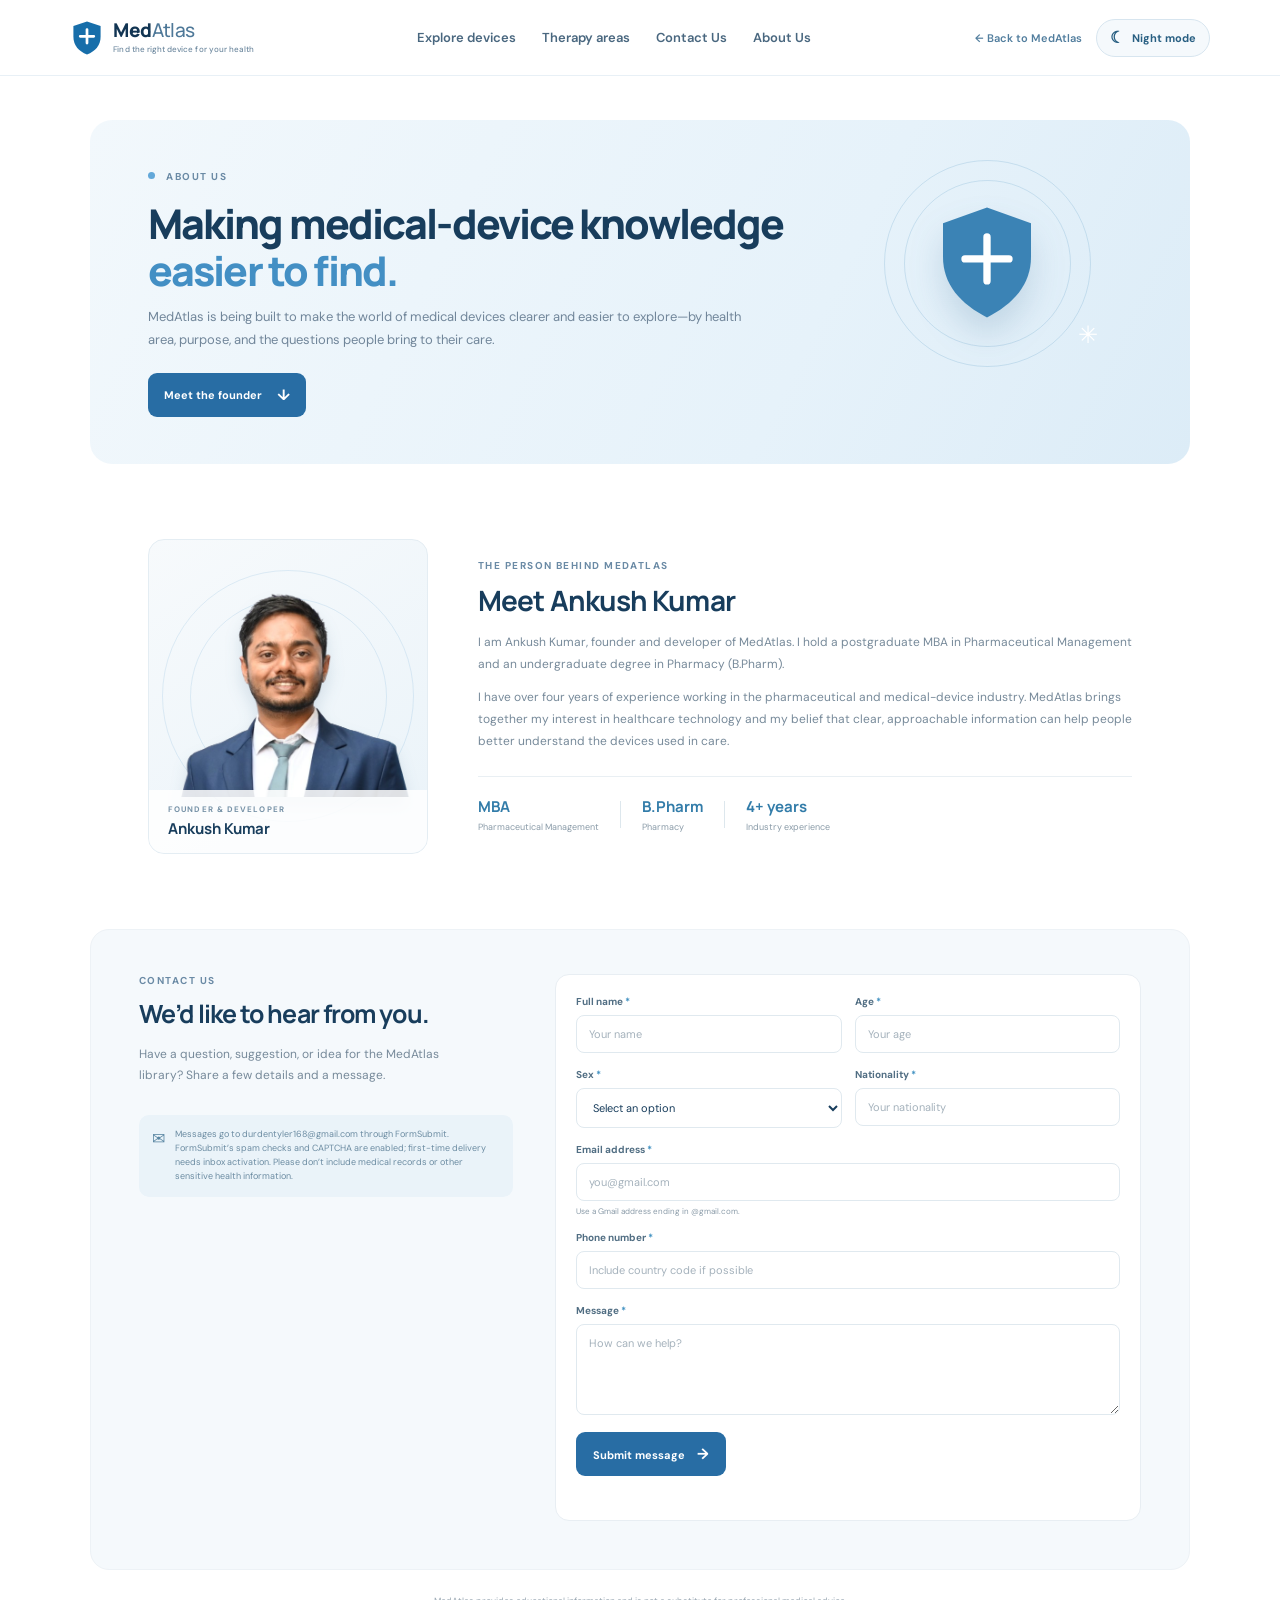
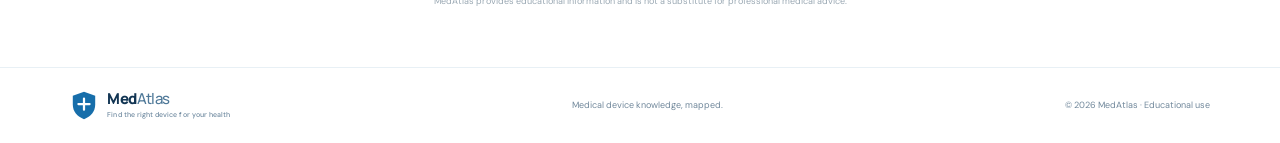
==== about.html @ 954bafc9 "Initial commit: MedAtlas educational medical device platform" ====
<!doctype html>
<html lang="en">
<head>
  <meta charset="utf-8" />
  <meta name="viewport" content="width=device-width, initial-scale=1" />
  <meta name="theme-color" content="#286da4" />
  <meta name="description" content="Meet the founder of MedAtlas and contact us." />
  <title>About Us — MedAtlas</title>
  <link rel="icon" type="image/svg+xml" href="assets/medatlas-favicon.svg" />
  <link rel="preconnect" href="https://fonts.googleapis.com" />
  <link rel="preconnect" href="https://fonts.gstatic.com" crossorigin />
  <link href="https://fonts.googleapis.com/css2?family=DM+Sans:wght@400;500;600;700&family=Manrope:wght@400;500;600;700;800&display=swap" rel="stylesheet" />
  <link rel="stylesheet" href="styles.css" />
  <link rel="stylesheet" href="about.css" />
  <script>try{if(localStorage.getItem('medatlas-theme')==='night')document.documentElement.dataset.theme='night'}catch(e){}</script>
</head>
<body>
  <header class="topbar">
    <a class="brand" href="index.html" aria-label="MedAtlas home"><span class="brand-mark" aria-hidden="true"><svg viewBox="0 0 40 44"><path d="M20 2.5 36 8v12.4c0 10.1-6.2 17-16 21.1C10.2 37.4 4 30.5 4 20.4V8L20 2.5Z"/><path d="M20 12v16M12 20h16"/></svg></span><span class="brand-name">Med<span class="brand-light">Atlas</span><small>Find the right device for your health</small></span></a>
    <nav aria-label="Main navigation"><a href="device-library.html">Explore devices</a><a href="index.html#areas">Therapy areas</a><a href="#contact">Contact Us</a><a href="about.html" aria-current="page">About Us</a></nav>
    <div class="topbar-actions"><a class="about-home-link" href="index.html">← Back to MedAtlas</a><button class="theme-toggle" type="button" data-theme-toggle aria-label="Switch to night theme" aria-pressed="false"><span class="theme-toggle-icon" aria-hidden="true">☾</span><span class="theme-toggle-label">Night mode</span></button></div>
  </header>

  <main class="about-page">
    <section class="about-hero">
      <div class="eyebrow"><span class="eyebrow-dot"></span> ABOUT US</div>
      <h1>Making medical-device knowledge <em>easier to find.</em></h1>
      <p>MedAtlas is being built to make the world of medical devices clearer and easier to explore—by health area, purpose, and the questions people bring to their care.</p>
      <a class="about-primary" href="#founder">Meet the founder <span>↓</span></a>
      <div class="about-hero-decoration" aria-hidden="true"><span class="about-shield"><svg viewBox="0 0 120 132"><path d="M60 5 108 22v37c0 30-19 51-48 66C31 110 12 89 12 59V22L60 5Z"/><path d="M60 37v48M36 61h48"/></svg></span><span class="about-spark">✳</span></div>
    </section>

    <section class="founder-section" id="founder">
      <div class="founder-card"><img class="founder-photo" src="assets/founder-ankush-kumar.png" alt="Ankush Kumar, founder and developer of MedAtlas" /><div class="founder-caption"><span>FOUNDER &amp; DEVELOPER</span><b>Ankush Kumar</b></div></div>
      <div class="founder-copy"><div class="eyebrow">THE PERSON BEHIND MEDATLAS</div><h2>Meet Ankush Kumar</h2><p>I am Ankush Kumar, founder and developer of MedAtlas. I hold a postgraduate MBA in Pharmaceutical Management and an undergraduate degree in Pharmacy (B.Pharm).</p><p>I have over four years of experience working in the pharmaceutical and medical-device industry. MedAtlas brings together my interest in healthcare technology and my belief that clear, approachable information can help people better understand the devices used in care.</p><div class="founder-credentials"><span><b>MBA</b><small>Pharmaceutical Management</small></span><i></i><span><b>B.Pharm</b><small>Pharmacy</small></span><i></i><span><b>4+ years</b><small>Industry experience</small></span></div></div>
    </section>

    <section class="contact-section" id="contact">
      <div class="contact-intro"><div class="eyebrow">CONTACT US</div><h2>We’d like to hear from you.</h2><p>Have a question, suggestion, or idea for the MedAtlas library? Share a few details and a message.</p><div class="contact-note"><span>✉</span><p>Messages go to durdentyler168@gmail.com through FormSubmit. FormSubmit’s spam checks and CAPTCHA are enabled; first-time delivery needs inbox activation. Please don’t include medical records or other sensitive health information.</p></div></div>
      <form class="contact-form" id="contactForm" action="https://formsubmit.co/durdentyler168@gmail.com" method="POST" novalidate>
        <input type="hidden" name="_subject" value="New MedAtlas contact form submission" />
        <input type="hidden" name="_template" value="table" />
        <div class="form-honeypot" aria-hidden="true"><label>Leave this field empty<input type="text" name="_honey" tabindex="-1" autocomplete="off" /></label></div>
        <div class="form-grid">
          <label>Full name <span>*</span><input name="name" type="text" autocomplete="name" placeholder="Your name" required /></label>
          <label>Age <span>*</span><input name="age" type="number" min="1" max="120" inputmode="numeric" placeholder="Your age" required /></label>
          <label>Sex <span>*</span><select name="sex" required><option value="" selected disabled>Select an option</option><option>Female</option><option>Male</option><option>Intersex</option><option>Prefer not to say</option><option>Self-describe</option></select></label>
          <label>Nationality <span>*</span><input name="nationality" type="text" autocomplete="country-name" placeholder="Your nationality" required /></label>
          <label class="form-span">Email address <span>*</span><input name="email" type="email" autocomplete="email" inputmode="email" placeholder="you@gmail.com" pattern="^[A-Za-z0-9._%+-]+@gmail\.com$" title="Please enter a Gmail address ending in @gmail.com" required /><small>Use a Gmail address ending in @gmail.com.</small></label>
          <label class="form-span">Phone number <span>*</span><input name="phone" type="tel" autocomplete="tel" placeholder="Include country code if possible" required /></label>
          <label class="form-span">Message <span>*</span><textarea name="message" rows="4" placeholder="How can we help?" required></textarea></label>
        </div>
        <button class="contact-submit" type="submit">Submit message <span>→</span></button>
        <p class="form-status" id="formStatus" role="status" aria-live="polite"></p>
      </form>
    </section>
    <p class="about-disclaimer">MedAtlas provides educational information and is not a substitute for professional medical advice.</p>
  </main>

  <footer><a class="brand" href="index.html"><span class="brand-mark" aria-hidden="true"><svg viewBox="0 0 40 44"><path d="M20 2.5 36 8v12.4c0 10.1-6.2 17-16 21.1C10.2 37.4 4 30.5 4 20.4V8L20 2.5Z"/><path d="M20 12v16M12 20h16"/></svg></span><span class="brand-name">Med<span class="brand-light">Atlas</span><small>Find the right device for your health</small></span></a><span>Medical device knowledge, mapped.</span><span>© 2026 MedAtlas · Educational use</span></footer>
  <script src="about.js"></script>
  <script src="theme.js"></script>
</body>
</html>
---- styles.css ----
:root{--ink:#18334b;--muted:#708294;--green:#286da4;--mint:#e3f1fb;--cream:#f6f9fc;--line:#e4ebf1;--coral:#5599cb;--blue:#4c8fbe;--shadow:0 18px 55px rgba(28,72,110,.1)}*{box-sizing:border-box}html{scroll-behavior:smooth}body{margin:0;background:#fff;color:var(--ink);font-family:'DM Sans',sans-serif;-webkit-font-smoothing:antialiased}.topbar{height:76px;padding:0 max(calc((100vw - 1220px)/2),5.5vw);display:flex;align-items:center;justify-content:space-between;border-bottom:1px solid #f0f3f1;background:rgba(255,255,255,.94);position:sticky;top:0;z-index:10;backdrop-filter:blur(14px)}.brand{display:flex;align-items:center;gap:9px;font-family:Manrope,sans-serif;font-size:19px;font-weight:800;color:var(--ink);text-decoration:none;letter-spacing:-.6px}.brand-mark{height:30px;width:30px;border-radius:10px;background:var(--green);color:#fff;display:grid;place-items:center;font-size:14px;position:relative}.brand-mark span{font-size:9px;color:#b6def7;position:absolute;right:2px;top:2px}.brand-light{font-weight:500;color:#69817c}.topbar nav{display:flex;gap:36px}.topbar nav a,.text-button{font-size:13px;color:#536a66;text-decoration:none;font-weight:600}.topbar nav a:hover,.inline-link:hover{color:var(--green)}.text-button{border:0;background:transparent;cursor:pointer}.bookmark-icon{font-size:19px;vertical-align:-2px;margin-right:5px}.saved-count{color:var(--green);margin-left:4px}.hero{max-width:1220px;margin:0 auto;padding:69px 0 62px;min-height:500px;display:grid;grid-template-columns:1fr 1fr;position:relative}.hero-copy{padding-top:27px;z-index:1}.eyebrow{font-size:10px;letter-spacing:1.45px;font-weight:700;color:#6a8aa5}.eyebrow-dot{display:inline-block;width:7px;height:7px;border-radius:50%;background:#63a8d9;margin:0 8px 1px 0}.hero h1{font:800 53px/1.11 Manrope,sans-serif;letter-spacing:-2.8px;margin:22px 0 17px;color:#183d5c}.hero h1 em{font-style:normal;color:#438fc4}.hero-sub{font-size:15px;line-height:1.75;color:#71817e;max-width:480px;margin:0 0 26px}.search-box{height:58px;max-width:560px;border:1px solid #e0e9e5;box-shadow:0 8px 24px rgba(35,87,74,.06);border-radius:12px;display:flex;align-items:center;padding:5px 6px 5px 16px;background:white}.search-icon{font-size:24px;color:#78938b;margin-right:11px}.search-box input{border:0;outline:0;flex:1;min-width:0;font:13px 'DM Sans',sans-serif;color:var(--ink)}.search-box input::placeholder{color:#9caaa6}.search-box button,.empty-state button{height:44px;border:0;border-radius:9px;padding:0 18px;background:var(--green);color:white;font:600 12px 'DM Sans',sans-serif;cursor:pointer}.search-box button span{font-size:17px;margin-left:7px}.popular{display:flex;align-items:center;gap:9px;margin-top:15px;flex-wrap:wrap}.popular span{font-size:9px;letter-spacing:1px;color:#95a5a1;font-weight:700}.popular button{border:0;background:transparent;color:#658079;padding:4px 0;font-size:10px;cursor:pointer}.popular button:not(:last-child):after{content:'·';margin-left:9px;color:#becac6}.hero-art{position:relative;height:370px;display:flex;align-items:center;justify-content:center}.hero-glow{position:absolute;width:280px;height:280px;background:#e4f1fa;border-radius:50%;filter:blur(1px)}.orbit{position:absolute;border:1px solid rgba(69,155,130,.16);border-radius:50%}.orbit-one{width:360px;height:250px;transform:rotate(-28deg)}.orbit-two{width:420px;height:300px;transform:rotate(32deg)}.device-illustration{position:relative;width:215px;height:246px;transform:rotate(-4deg);z-index:1;filter:drop-shadow(0 26px 18px rgba(39,94,77,.17))}.monitor-body{position:absolute;left:20px;top:9px;width:178px;height:218px;border-radius:29px 29px 35px 35px;background:linear-gradient(135deg,#fcfdfd,#e8efed);border:1px solid #dce7e2;padding:20px 17px;box-shadow:inset 4px 3px 12px white}.monitor-display{background:#183b3a;border-radius:13px;height:153px;color:#a6dfcb;padding:12px 11px;box-shadow:inset 0 2px 10px #102928}.display-label{font-size:6px;letter-spacing:1px;color:#87aaa0}.display-reading{font:700 42px Manrope,sans-serif;letter-spacing:-2px;margin-top:8px}.display-reading span{font-size:14px;letter-spacing:0;color:#9ce0c3}.pulse-line{height:23px;display:flex;align-items:center;gap:3px;overflow:hidden;margin-top:2px}.pulse-line i{height:2px;width:9px;background:#66b7e9;display:block;border-radius:2px}.pulse-line i:nth-child(2){height:18px;width:2px}.pulse-line i:nth-child(3){height:5px;width:2px}.pulse-line i:nth-child(4){height:14px;width:2px}.pulse-line i:nth-child(5){height:2px;width:14px}.pulse-line i:nth-child(6){height:8px;width:2px}.pulse-line i:nth-child(7){height:2px;width:25px}.display-footer{display:flex;justify-content:space-between;font-size:7px;color:#9ec9b9;margin-top:8px}.monitor-button{width:18px;height:18px;border-radius:50%;background:#d9e6e0;margin:9px auto 0;border:1px solid #cbd9d3}.monitor-clip{position:absolute;width:58px;height:35px;background:linear-gradient(90deg,#dce8e2,#f7faf8);border-radius:8px 8px 14px 14px;bottom:0;left:78px;box-shadow:inset 0 0 0 1px #d5e1db}.float-tag{position:absolute;z-index:2;background:white;padding:12px 15px;border-radius:12px;display:flex;gap:10px;align-items:center;box-shadow:var(--shadow);white-space:nowrap}.tag-top{right:3px;top:66px}.tag-bottom{left:-9px;bottom:34px}.tag-icon{width:32px;height:32px;display:grid;place-items:center;border-radius:10px;background:#fff0ec;color:var(--coral);font-size:17px}.tag-green{background:#eaf3fa;color:#438fc4}.float-tag b,.float-tag small{display:block}.float-tag b{font-size:10px}.float-tag small{font-size:9px;color:#899994;margin-top:3px}.sparkle{position:absolute;color:#5599cb}.sparkle-a{font-size:22px;right:61px;bottom:66px}.sparkle-b{font-size:13px;left:80px;top:40px;color:#eba27f}.hero-note{position:absolute;bottom:22px;left:0;font-size:10px;color:#93a19d}.hero-note span{font-size:14px;color:#5599cb;vertical-align:-2px;margin-right:6px}.trust-strip{height:86px;background:#f8fbfa;display:flex;align-items:center;justify-content:center;gap:33px;border-top:1px solid #f1f5f3;border-bottom:1px solid #f1f5f3}.trust-strip div{display:flex;align-items:baseline;gap:9px}.trust-strip strong{font:700 16px Manrope,sans-serif;color:#286da4}.trust-strip span{font-size:11px;color:#82938e}.trust-strip i{height:24px;width:1px;background:#dce7e3}.trust-strip p{font-size:10px;color:#a2afab;margin-left:50px}.areas-section,.catalog-section{max-width:1220px;margin:0 auto;padding:75px 0 54px}.section-heading,.catalog-heading{display:flex;align-items:end;justify-content:space-between}.section-heading h2,.catalog-heading h2{font:700 30px Manrope,sans-serif;letter-spacing:-1.1px;margin:9px 0 6px}.section-heading p,.catalog-heading p{font-size:12px;color:#84928e;margin:0}.inline-link{font-size:11px;color:var(--green);font-weight:700;text-decoration:none;padding-bottom:6px}.inline-link span{font-size:16px;margin-left:8px}.area-grid{display:grid;grid-template-columns:repeat(6,1fr);gap:13px;margin-top:28px}.area-card{height:108px;border:1px solid var(--line);border-radius:13px;padding:15px 14px;background:#fff;text-align:left;cursor:pointer;transition:.2s;position:relative}.area-card:hover,.area-card.selected{border-color:#89badc;box-shadow:0 8px 22px rgba(48,126,101,.1);transform:translateY(-2px)}.area-icon{width:33px;height:33px;border-radius:10px;display:grid;place-items:center;margin-bottom:10px;font-size:17px}.area-card b{font-size:11px;font-weight:600}.area-card .arrow{position:absolute;right:13px;top:19px;color:#bdcbc6;font-size:14px}.catalog-section{padding-top:53px;border-top:1px solid #f0f4f2}.catalog-tools{display:flex;gap:8px;align-items:center}.filter-wrap{height:34px;border:1px solid var(--line);border-radius:8px;padding:0 10px;display:flex;align-items:center;gap:7px;color:#728780;font-size:12px}.filter-wrap select{border:0;background:transparent;outline:0;color:#617570;font:11px 'DM Sans';cursor:pointer}.view-toggle{width:34px;height:34px;border:1px solid var(--line);border-radius:8px;background:white;color:#91a19c;cursor:pointer;font-size:17px}.view-toggle.active{color:var(--green);border-color:#a7cbe3;background:#f2f8fc}.filters{display:flex;gap:8px;flex-wrap:wrap;margin-top:25px}.filter-chip{border:1px solid #e6edeb;color:#6e817b;background:#fff;border-radius:20px;padding:8px 14px;font:10px 'DM Sans';cursor:pointer}.filter-chip.active{background:#e8f2fa;color:#286da4;border-color:#d7e9f6;font-weight:700}.result-line{height:48px;display:flex;align-items:center;justify-content:space-between;color:#98a6a2;font-size:10px}.clear-button{border:0;background:transparent;color:#458a73;font-size:10px;cursor:pointer;display:none}.clear-button.show{display:block}.device-grid{display:grid;grid-template-columns:repeat(4,1fr);gap:16px}.device-card{border:1px solid var(--line);border-radius:13px;overflow:hidden;cursor:pointer;background:white;transition:.2s;position:relative}.device-card:hover{transform:translateY(-3px);box-shadow:0 12px 32px rgba(27,72,60,.09);border-color:#d2e5dc}.card-visual{height:144px;display:grid;place-items:center;position:relative;overflow:hidden}.card-visual:before{content:'';position:absolute;width:110px;height:110px;background:rgba(255,255,255,.62);border-radius:50%;right:-13px;top:-33px}.device-emoji{font-size:55px;filter:drop-shadow(0 8px 6px rgba(45,76,68,.12));z-index:1}.card-label{position:absolute;left:13px;top:12px;font-size:8px;letter-spacing:.7px;color:#66847b;background:rgba(255,255,255,.76);padding:5px 8px;border-radius:20px;z-index:1}.save-device{position:absolute;right:12px;top:10px;border:0;background:rgba(255,255,255,.84);height:27px;width:27px;border-radius:50%;font-size:15px;color:#729089;cursor:pointer;z-index:2}.save-device.saved{color:#e27668}.card-content{padding:14px 15px 15px}.card-content h3{font:700 14px Manrope,sans-serif;letter-spacing:-.2px;margin:0 0 7px}.card-content p{font-size:10px;line-height:1.55;color:#81908b;margin:0;min-height:32px}.card-meta{display:flex;justify-content:space-between;align-items:center;border-top:1px solid #f0f3f2;margin-top:12px;padding-top:10px}.category-label{color:#527c9b;background:#edf4fa;border-radius:15px;padding:5px 8px;font-size:8px}.more-link{font-size:9px;color:#98a6a1}.device-grid.list-view{grid-template-columns:1fr 1fr}.list-view .device-card{display:grid;grid-template-columns:130px 1fr}.list-view .card-visual{height:100%;min-height:130px}.list-view .device-emoji{font-size:42px}.empty-state{text-align:center;padding:65px 0;color:#879692}.empty-state>div{font-size:40px;color:#71b899}.empty-state h3{color:var(--ink);font:700 18px Manrope;margin:8px}.empty-state p{font-size:12px}.empty-state button{margin-top:8px}.about-banner{max-width:1220px;margin:17px auto 0;background:#f3f8f6;border-radius:16px;padding:29px 34px;display:grid;grid-template-columns:49px 1fr auto;gap:18px;align-items:center}.about-symbol{width:43px;height:43px;background:#dfedf8;color:#347dab;display:grid;place-items:center;border-radius:13px;font:800 18px Manrope;position:relative}.about-symbol span{font-size:10px;position:absolute;right:4px;top:4px;color:#6ca7cf}.about-banner h2{font:700 17px Manrope;margin:7px 0}.about-banner p{font-size:10px;color:#82918d;line-height:1.65;margin:0;max-width:760px}.about-link{font-size:10px;color:var(--green);font-weight:700;text-decoration:none;white-space:nowrap}.about-link span{font-size:15px;margin-left:6px}.sources{max-width:1220px;margin:23px auto 42px;display:flex;align-items:center;gap:17px;flex-wrap:wrap;color:#97a49f;font-size:9px}.sources a{color:#65819a;text-decoration:none;border-bottom:1px solid #d7e5ef}.sources span:last-child{margin-left:auto}footer{height:76px;border-top:1px solid #eff3f1;padding:0 max(calc((100vw - 1220px)/2),5.5vw);display:flex;align-items:center;justify-content:space-between}footer .brand{font-size:15px}footer .brand-mark{width:28px;height:30px}footer .brand-mark svg{width:28px;height:31px}footer .brand-name small{font-size:7px}footer>span{font-size:9px;color:#9aa7a2}.modal-backdrop{position:fixed;inset:0;background:rgba(15,37,34,.44);z-index:30;display:grid;place-items:center;padding:20px;backdrop-filter:blur(4px)}.modal-backdrop[hidden]{display:none}.device-modal{width:min(610px,100%);max-height:90vh;overflow-y:auto;background:white;border-radius:19px;padding:31px 34px;position:relative;box-shadow:0 25px 90px rgba(12,43,36,.26)}.modal-close{position:absolute;right:17px;top:14px;border:0;background:#f1f6f3;color:#54746a;width:31px;height:31px;border-radius:50%;font-size:22px;cursor:pointer}.modal-kicker{font-size:9px;letter-spacing:1px;color:#6f9d8d;font-weight:700}.modal-top{display:flex;align-items:center;gap:17px;margin:17px 0 21px}.modal-emoji{height:77px;width:77px;border-radius:16px;display:grid;place-items:center;font-size:43px}.modal-top h2{font:700 25px Manrope;letter-spacing:-.8px;margin:0 0 6px}.modal-top p{margin:0;color:#7e8f89;font-size:11px}.modal-copy{font-size:12px;line-height:1.75;color:#647772}.modal-columns{display:grid;grid-template-columns:1fr 1fr;gap:12px;margin-top:19px}.detail-box{background:#f7faf8;border:1px solid #edf2ef;border-radius:11px;padding:14px}.detail-box h4{font:700 10px Manrope;color:#347c66;margin:0 0 7px}.detail-box p{font-size:10px;line-height:1.6;color:#71817c;margin:0}.brand-list{display:flex;gap:6px;flex-wrap:wrap;margin-top:6px}.brand-list span{font-size:9px;background:#fff;border:1px solid #e6efea;color:#638176;padding:5px 8px;border-radius:15px}.origin-note{font-size:9px!important;color:#98a49f!important;margin-top:15px!important}.modal-disclaimer{font-size:9px;color:#9aa7a2;border-top:1px solid #eef2ef;padding-top:13px;margin-top:15px;line-height:1.55}@media(max-width:1300px){.hero,.areas-section,.catalog-section,.about-banner,.sources{margin-left:5.5vw;margin-right:5.5vw}.topbar{padding-left:5.5vw;padding-right:5.5vw}footer{padding-left:5.5vw;padding-right:5.5vw}}@media(max-width:850px){.topbar nav{gap:16px}.topbar nav a{font-size:11px}.hero{grid-template-columns:1fr 0.8fr;padding-top:44px}.hero h1{font-size:43px}.hero-art{transform:scale(.85);transform-origin:center}.area-grid{grid-template-columns:repeat(3,1fr)}.device-grid{grid-template-columns:repeat(2,1fr)}.trust-strip{gap:16px}.trust-strip p{display:none}.about-banner{grid-template-columns:43px 1fr}.about-link{grid-column:2}}@media(max-width:560px){.topbar{height:64px}.topbar nav{display:none}.hero{display:block;padding:41px 0 50px;min-height:0}.hero h1{font-size:41px}.hero-copy{padding-top:0}.hero-art{height:265px;transform:scale(.79);margin:-3px -34px}.hero-note{bottom:11px}.trust-strip{height:70px;gap:10px}.trust-strip div{display:block;text-align:center}.trust-strip strong,.trust-strip span{display:block}.trust-strip strong{font-size:13px}.trust-strip span{font-size:9px;margin-top:3px}.trust-strip i{height:29px}.areas-section,.catalog-section{padding-top:53px}.section-heading,.catalog-heading{align-items:flex-start;gap:14px;flex-direction:column}.section-heading h2,.catalog-heading h2{font-size:25px}.section-heading p,.catalog-heading p{line-height:1.5}.area-grid{grid-template-columns:repeat(2,1fr);gap:9px}.area-card{height:101px}.catalog-tools{position:absolute;right:5.5vw;margin-top:115px}.catalog-section{position:relative}.filters{margin-top:24px}.filter-chip{font-size:9px;padding:7px 10px}.device-grid{gap:10px}.card-visual{height:118px}.device-emoji{font-size:44px}.card-content{padding:12px}.card-content h3{font-size:12px}.card-content p{font-size:9px}.list-view .device-card{grid-template-columns:95px 1fr}.about-banner{padding:22px 18px;grid-template-columns:1fr;gap:12px}.about-link{grid-column:1}.sources{gap:10px;margin-bottom:27px}.sources span:last-child{margin-left:0}footer{height:auto;min-height:72px;gap:6px;flex-wrap:wrap;padding-top:15px;padding-bottom:15px}footer>span{font-size:8px}.modal-backdrop{padding:10px}.device-modal{padding:25px 20px}.modal-columns{grid-template-columns:1fr}.modal-top h2{font-size:21px}}

/* Shield wordmark and blue identity */
.brand-mark{height:38px;width:34px;border-radius:0;background:transparent;color:inherit;font-size:inherit;position:relative;display:grid;place-items:center;flex:none}.brand-mark svg{width:34px;height:38px;overflow:visible}.brand-mark svg path:first-child{fill:var(--green)}.brand-mark svg path:last-child{fill:none;stroke:#fff;stroke-width:3.2;stroke-linecap:round;stroke-linejoin:round}.brand-name{display:block;line-height:1.05}.brand-name small{display:block;font:500 8px/1.35 'DM Sans',sans-serif;letter-spacing:.05px;color:#71889c;margin-top:3px}footer .brand-mark{width:28px;height:31px}footer .brand-mark svg{width:28px;height:31px}footer .brand-name small{font-size:7px}

/* Medical device artwork: illustrated equipment instead of abstract marks */
.area-card{overflow:hidden;display:flex;align-items:flex-end;height:108px;padding:0 13px 14px;background:linear-gradient(115deg,#fff 28%,var(--area-tint,#eaf3fa));}
.area-card:before{content:"";position:absolute;inset:0;z-index:1;background:linear-gradient(90deg,rgba(255,255,255,.98) 0%,rgba(255,255,255,.88) 42%,rgba(255,255,255,.08) 100%);pointer-events:none;}
.area-art{position:absolute;z-index:0;right:-9px;top:-5px;width:116px;height:104px;opacity:.92;}
.area-art .device-art{width:100%;height:100%;}
.area-card>b,.area-card .arrow{position:relative;z-index:2;}
.area-card .arrow{margin-left:auto;align-self:flex-start;top:3px;right:0;}
.area-card:hover .area-art{transform:translate(-3px,-2px) scale(1.04);transition:transform .22s ease;}
.card-visual{background:radial-gradient(circle at 75% 25%,rgba(255,255,255,.92),transparent 34%),linear-gradient(135deg,#fff,var(--device-tint,#eaf3fa));}
.card-visual:after{content:"";position:absolute;width:140px;height:140px;border-radius:50%;background:rgba(255,255,255,.42);left:-65px;bottom:-99px;}
.device-art{position:absolute;inset:2% 4%;width:92%;height:96%;z-index:1;filter:drop-shadow(0 7px 5px rgba(41,91,123,.09));transition:transform .22s ease;}
.device-card:hover .device-art{transform:translateY(-3px) scale(1.035);}
.card-label,.save-device{z-index:3;}
.modal-emoji .device-art{position:static;width:100%;height:100%;filter:none;}
@media(max-width:560px){.area-art{right:-13px;width:105px;opacity:.84}.area-card{height:101px}}

/* MedAtlas editorial landing-page structure */
:root{--ink:#123553;--muted:#60788e;--green:#176eaa;--mint:#e8f4fc;--cream:#f5f9fc;--line:#dfeaf2;--coral:#418ec2;--blue:#267db5;--shadow:0 18px 55px rgba(22,72,112,.11)}
.announcement{min-height:34px;padding:7px max(calc((100vw - 1220px)/2),5.5vw);background:#123c5d;color:#dcecf7;font-size:10px;letter-spacing:.1px;display:flex;align-items:center;gap:8px}.announcement-pulse{width:6px;height:6px;border-radius:50%;background:#66c5e5;box-shadow:0 0 0 4px rgba(102,197,229,.13)}.announcement a{margin-left:auto;color:white;text-decoration:none;font-weight:700}.announcement a span{font-size:14px;margin-left:5px}
.topbar{border-bottom-color:#e8f0f6}.topbar nav{gap:26px}.topbar nav a,.text-button{color:#49677f}.topbar nav a:hover,.inline-link:hover{color:#176eaa}
.brand-light{color:#4e7898}.brand-mark svg path:first-child{fill:#176eaa}.brand-name small{color:#6e899f}
.hero{padding-top:77px;padding-bottom:80px;min-height:560px}.hero-copy{padding-top:29px}.hero h1{color:#123b5b;font-size:56px;letter-spacing:-2.9px}.hero h1 em{color:#2589c2}.hero-sub{color:#607a90;line-height:1.8;font-size:15px;max-width:500px}.hero-art{height:390px}.hero-glow{background:radial-gradient(circle,#e2f2fc 0,#eef7fc 63%,rgba(238,247,252,0) 68%)}.orbit{border-color:rgba(47,137,189,.18)}.monitor-body{background:linear-gradient(135deg,#fff,#e6f0f6);border-color:#d6e4ed;box-shadow:inset 4px 3px 12px white}.monitor-display{background:#143c59;box-shadow:inset 0 2px 10px #09283e}.monitor-clip{background:linear-gradient(90deg,#d8e7f0,#f7fafc);box-shadow:inset 0 0 0 1px #d1e0e9}.float-tag{box-shadow:0 15px 36px rgba(25,77,115,.13)}.hero-note{bottom:20px;color:#69839a}.hero-actions{display:flex;align-items:center;gap:21px;margin-top:21px}.primary-link,.secondary-link{font-size:11px;font-weight:700;text-decoration:none}.primary-link{padding:12px 16px;background:#176eaa;color:white;border-radius:8px;box-shadow:0 7px 18px rgba(23,110,170,.16)}.primary-link span{font-size:15px;margin-left:12px}.secondary-link{color:#54748e}.secondary-link span{font-size:14px;margin-left:7px}.popular button{color:#52728b}.popular span{color:#7790a3}
.trust-strip{background:#f4f9fc;border-color:#e8f0f5;gap:36px}.trust-strip strong{color:#176eaa}.trust-strip span{color:#637f96}.trust-strip p{color:#7991a4}.trust-strip i{background:#d9e6ef}
.pathways{padding:58px max(calc((100vw - 1220px)/2),5.5vw) 76px;background:#f7fafc;border-top:1px solid #edf3f7;border-bottom:1px solid #edf3f7}.pathways .section-heading{max-width:1220px;margin:0 auto}.pathways .section-heading h2{color:#153c5b}.pathways .section-heading p{max-width:650px;line-height:1.7;color:#6e8498}.pathway-grid{max-width:1220px;margin:29px auto 0;display:grid;grid-template-columns:repeat(3,minmax(0,1fr));gap:16px}.pathway-card{min-height:250px;padding:22px 23px 20px;border:1px solid #e0eaf1;border-radius:14px;background:white;box-shadow:0 9px 25px rgba(24,70,106,.035);text-decoration:none;position:relative;overflow:hidden;transition:transform .2s,box-shadow .2s,border-color .2s}.pathway-card:hover{transform:translateY(-4px);border-color:#b7d6e9;box-shadow:0 15px 32px rgba(24,70,106,.09)}.pathway-card:after{content:"";position:absolute;width:155px;height:155px;border-radius:50%;right:-61px;top:47px;background:radial-gradient(circle,#eaf5fc 0,rgba(234,245,252,0) 70%);pointer-events:none}.pathway-number{font-size:9px;letter-spacing:1px;font-weight:700;color:#6e8ba2}.pathway-icon{position:absolute;right:22px;top:18px;width:43px;height:43px;border-radius:13px;display:grid;place-items:center;font-size:24px;color:#267db5;background:#e9f4fb}.pathway-card h3{position:relative;z-index:1;font:700 17px Manrope,sans-serif;letter-spacing:-.4px;color:#183b59;margin:39px 0 9px}.pathway-card p{position:relative;z-index:1;color:#71869a;font-size:11px;line-height:1.7;margin:0;max-width:300px}.pathway-link{position:absolute;z-index:1;left:23px;bottom:20px;color:#176eaa;font-size:10px;font-weight:700}.pathway-link b{margin-left:8px;font-size:14px}.pathway-search .pathway-icon{color:#4985ad;background:#edf4f8}.pathway-guide .pathway-icon{color:#377ba3;background:#e7f1f7}
.areas-section,.catalog-section{padding-top:74px;padding-bottom:65px}.section-heading h2,.catalog-heading h2{color:#153c5b}.section-heading p,.catalog-heading p{color:#6e8498;line-height:1.65}.area-card{border-color:#e0eaf1}.area-card:hover,.area-card.selected{border-color:#8fc0df;box-shadow:0 9px 25px rgba(30,115,168,.12)}.area-card>b{color:#234763}.area-card .arrow{color:#6590ad}.catalog-section{border-top-color:#e8f0f5}.filter-chip{border-color:#dfe9ef;color:#60788d}.filter-chip.active{background:#e8f4fb;color:#176eaa;border-color:#cfe5f2}.view-toggle.active{color:#176eaa;border-color:#acd0e5;background:#f1f8fc}.category-label{color:#2b6d97;background:#eaf4fa}.card-content p{color:#6f8497}
.principles{max-width:1220px;margin:12px auto 0;padding:44px 0 58px;border-top:1px solid #e8f0f5;display:grid;grid-template-columns:.82fr 1.18fr;gap:80px}.principle-intro h2{font:800 30px/1.2 Manrope,sans-serif;letter-spacing:-1.2px;color:#153c5b;margin:12px 0}.principle-intro h2 em{font-style:normal;color:#3287b8}.principle-intro p{max-width:385px;color:#6e8498;font-size:12px;line-height:1.75;margin:0 0 17px}.principle-list article{display:grid;grid-template-columns:35px 1fr;gap:13px;padding:0 0 18px;margin-bottom:18px;border-bottom:1px solid #e9f0f5}.principle-list article:last-child{border:0;margin:0;padding:0}.principle-list article>span{font:700 10px Manrope;color:#3487b8;padding-top:3px}.principle-list h3{font:700 13px Manrope;color:#1d4360;margin:0 0 5px}.principle-list p{font-size:10px;line-height:1.65;color:#73889a;margin:0;max-width:570px}
.about-banner{background:#edf6fb;border:1px solid #e1eef6}.about-banner h2{color:#173e5c}.about-banner p{color:#668097}.about-symbol{background:#dceef8;color:#267eaf}.about-link{color:#176eaa}.sources{color:#788ea0}.sources a{color:#397da7;border-bottom-color:#d2e5f0}
footer{border-top-color:#e8f0f5}footer>span{color:#71889b}
@media(max-width:1300px){.pathways{padding-left:5.5vw;padding-right:5.5vw}.principles{margin-left:5.5vw;margin-right:5.5vw}}
@media(max-width:850px){.topbar nav{gap:13px}.topbar nav a{font-size:10px}.hero{padding-top:55px}.hero h1{font-size:46px}.pathway-grid{gap:11px}.pathway-card{padding:19px;min-height:265px}.pathway-link{left:19px}.principles{gap:36px}}
@media(max-width:560px){.announcement{font-size:8px;min-height:31px}.announcement a{font-size:8px}.hero{padding-top:40px;padding-bottom:52px}.hero h1{font-size:40px;letter-spacing:-2px}.hero-actions{gap:14px;margin-top:19px}.primary-link{padding:11px 12px}.secondary-link{font-size:10px}.hero-art{height:265px}.trust-strip{background:#f4f9fc}.pathways{padding:48px 5.5vw 51px}.pathways .section-heading h2{font-size:24px}.pathway-grid{grid-template-columns:1fr;gap:10px;margin-top:22px}.pathway-card{min-height:203px;padding:19px 20px}.pathway-card h3{margin-top:29px}.pathway-link{left:20px;bottom:16px}.principles{grid-template-columns:1fr;gap:26px;padding:38px 0 44px}.principle-intro h2{font-size:27px}.areas-section,.catalog-section{padding-top:52px}.about-banner{background:#edf6fb}}

/* Dedicated device-library landing pages */
.area-card{text-decoration:none;color:inherit;display:flex}.area-card>b{color:#234763}
.library-nav-link{text-decoration:none;border:1px solid #dce9f1;border-radius:8px;padding:9px 12px;color:#176eaa!important}.library-nav-link span{margin-left:8px}
.library-hero{max-width:1220px;margin:0 auto;padding:58px 0 52px;min-height:330px;display:grid;grid-template-columns:1.15fr .85fr;gap:40px;align-items:center;position:relative;overflow:hidden}.library-copy{position:relative;z-index:2}.back-link{display:inline-block;margin-bottom:22px;color:#4f7895;text-decoration:none;font-size:10px;font-weight:700}.back-link span{font-size:14px;margin-right:6px}.library-hero h1{font:800 42px/1.12 Manrope,sans-serif;letter-spacing:-1.8px;color:#153c5b;margin:12px 0}.library-hero p{font-size:13px;line-height:1.7;color:#6e8498;max-width:610px;margin:0 0 20px}.library-search{max-width:570px}.library-art{height:245px;width:100%;max-width:395px;justify-self:center;position:relative;border-radius:34px;background-color:#eaf4fa;background-image:url('assets/medatlas-category-photo-sheet.png');background-size:400% 400%;background-position:center;background-repeat:no-repeat;box-shadow:inset 0 0 0 1px rgba(159,193,215,.24);overflow:hidden}.library-art:before{content:"";position:absolute;inset:0;background:linear-gradient(90deg,rgba(236,247,253,.08),rgba(226,241,250,.16))}.library-art:after{content:"";position:absolute;width:210px;height:210px;border:1px solid rgba(37,112,158,.15);border-radius:50%;left:50%;top:50%;transform:translate(-50%,-50%);box-shadow:0 0 0 22px rgba(255,255,255,.13),0 0 0 48px rgba(255,255,255,.1)}.library-art.has-area{background-size:400% 400%}.library-catalog{padding-top:48px}.library-catalog .catalog-heading{align-items:center}.library-catalog .catalog-heading h2{font-size:23px}.library-catalog .catalog-heading p{margin-top:7px}.library-catalog .filters{margin-top:22px}.library-catalog .device-grid{padding-bottom:16px}.library-catalog .area-card{color:inherit}
@media(max-width:1300px){.library-hero{margin-left:5.5vw;margin-right:5.5vw}}
@media(max-width:850px){.library-hero{grid-template-columns:1fr .72fr;gap:24px}.library-hero h1{font-size:36px}.library-art{height:210px}}
@media(max-width:560px){.library-nav-link{font-size:10px;padding:8px}.library-hero{display:flex;flex-direction:column;align-items:stretch;gap:24px;padding-top:35px;padding-bottom:34px}.library-hero h1{font-size:34px}.library-hero p{font-size:12px}.back-link{margin-bottom:16px}.library-art{width:100%;max-width:none;height:180px;order:-1;border-radius:24px}.library-copy{display:flex;flex-direction:column}.library-copy .back-link{order:0}.library-copy .eyebrow{order:1}.library-copy h1{order:2}.library-copy>p{order:3}.library-search{order:4}.library-catalog{padding-top:35px}.library-catalog .catalog-heading{flex-direction:row;align-items:flex-end}.library-catalog .catalog-tools{position:static;margin:0;flex:none}}

/* High-contrast, interactive device guide and product image viewer */
.modal-backdrop{background:rgba(8,31,50,.7);backdrop-filter:blur(8px);padding:20px}
.device-modal{width:min(920px,100%);max-height:min(92vh,920px);border-radius:22px;padding:34px 38px 28px;color:#173a56;box-shadow:0 28px 110px rgba(3,24,42,.36)}
.modal-close{right:16px;top:16px;width:38px;height:38px;background:#eaf3f8;color:#174a6d;font-size:25px;font-weight:700;z-index:2}.modal-close:hover{background:#d9eaf4;color:#0e3857}
.guide-kicker{display:inline-flex;align-items:center;gap:8px;padding:7px 11px;border-radius:20px;background:#edf6fb;color:#235d82;font-size:10px;font-weight:800;letter-spacing:.35px;text-transform:uppercase;padding-right:54px}
.guide-kicker span{color:#7a9db4}.guide-heading{display:grid;grid-template-columns:172px 1fr;gap:25px;align-items:center;margin:18px 0 24px}
.guide-main-image{min-height:164px;width:172px;border:1px solid #d6e7f1;border-radius:18px;display:grid;place-items:center;position:relative;overflow:hidden;cursor:zoom-in;padding:12px;transition:box-shadow .18s,transform .18s}
.guide-main-image:hover{box-shadow:0 12px 25px rgba(20,83,123,.16);transform:translateY(-2px)}.guide-main-image img{width:100%;height:138px;object-fit:contain;mix-blend-mode:multiply}.guide-main-image .device-art{position:static;width:100%;height:138px}.image-expand{position:absolute;left:9px;bottom:8px;padding:5px 7px;border-radius:6px;background:rgba(255,255,255,.94);color:#245c80;font-size:9px;font-weight:800}
.guide-label{display:block;color:#347ba4;font-size:9px;font-weight:800;letter-spacing:1.25px;margin-bottom:8px}.guide-heading-copy h2{font:800 32px/1.13 Manrope,sans-serif;letter-spacing:-1.1px;color:#123b5b;margin:0 48px 9px 0}.guide-summary{font-size:14px;line-height:1.65;color:#435f75;font-weight:600;margin:0;max-width:620px}.guide-chips{display:flex;gap:8px;flex-wrap:wrap;margin-top:14px}.guide-chips span{background:#eff6fa;color:#275b7b;border:1px solid #dbeaf2;border-radius:20px;padding:6px 10px;font-size:10px;font-weight:700}
.guide-overview,.guide-use,.guide-brands,.guide-origin{border-top:1px solid #e2edf3;padding:18px 0 16px}.guide-overview>p,.guide-use>p,.guide-origin>p{font-size:13px;line-height:1.75;color:#36556e;font-weight:500;margin:12px 0 0}
.guide-section-title{display:flex;align-items:center;gap:12px}.guide-section-title>span{height:32px;width:32px;display:grid;place-items:center;background:#e9f4fa;color:#176eaa;border-radius:10px;font:800 10px Manrope,sans-serif;flex:none}.guide-section-title h3{font:800 15px Manrope,sans-serif;color:#153f5e;margin:0 0 3px}.guide-section-title p{font-size:10px;font-weight:600;color:#617d92;margin:0}
.brand-list{margin-top:12px;gap:7px}.brand-list span{font-size:10px;font-weight:700;color:#285979;background:#f5f9fc;border-color:#d8e7f0;padding:7px 10px}
.product-gallery-heading{display:flex;justify-content:space-between;gap:12px;align-items:center;margin:20px 0 11px}.product-gallery-heading h4{font:800 13px Manrope,sans-serif;color:#163f5e;margin:0 0 4px}.product-gallery-heading p{font-size:10px;line-height:1.5;color:#59758a;font-weight:600;margin:0}.gallery-count{white-space:nowrap;font-size:9px;font-weight:800;color:#2b7098;background:#edf6fb;padding:7px 9px;border-radius:20px}
.product-gallery{display:grid;grid-template-columns:repeat(auto-fit,minmax(155px,1fr));gap:12px}.product-tile{border:1px solid #dce8ef;background:#fff;border-radius:13px;padding:9px;text-align:left;cursor:zoom-in;min-width:0;transition:transform .18s,box-shadow .18s,border-color .18s}.product-tile:hover{transform:translateY(-3px);border-color:#94c3dc;box-shadow:0 10px 22px rgba(21,80,118,.12)}.product-image-wrap{height:120px;background:#f4f8fb;border-radius:9px;display:grid;place-items:center;position:relative;overflow:hidden}.product-image-wrap img{width:100%;height:100%;object-fit:contain;padding:8px}.tile-zoom{position:absolute;right:7px;bottom:7px;width:26px;height:26px;display:grid;place-items:center;background:white;color:#176eaa;border:1px solid #d9e8f0;border-radius:50%;font-size:17px;font-weight:700;box-shadow:0 2px 8px rgba(24,63,90,.1)}.product-name,.product-brand,.product-source{display:block;overflow:hidden;text-overflow:ellipsis;white-space:nowrap}.product-name{font-size:11px;font-weight:800;color:#173d5a;margin:9px 2px 3px}.product-brand{font-size:9px;font-weight:600;color:#58758b;margin:0 2px 7px}.product-source{font-size:9px;font-weight:800;color:#176eaa;margin:0 2px 2px}.gallery-empty{font-size:12px;color:#536f84;font-weight:600}
.photo-credit{font-size:10px;color:#425f75;font-weight:600;margin:10px 0}.photo-credit a{color:#176eaa;font-weight:800;border-bottom-color:#abcfe1}
.modal-disclaimer{font-size:10px;line-height:1.65;color:#4d687d;font-weight:600;border-top:1px solid #dce8ef;padding-top:12px;margin-top:12px}
.image-viewer{position:fixed;inset:0;z-index:50;background:rgba(5,20,34,.94);color:white;display:grid;grid-template-rows:1fr auto;padding:26px 30px 20px}.image-viewer[hidden]{display:none}.image-viewer-close{position:absolute;right:22px;top:18px;border:0;border-radius:50%;width:42px;height:42px;font-size:28px;background:rgba(255,255,255,.14);color:#fff;cursor:pointer}.image-viewer-stage{min-height:0;overflow:auto;display:grid;place-items:center;padding:34px}.image-viewer-stage img{max-width:min(78vw,1050px);max-height:75vh;width:auto;height:auto;object-fit:contain;transform-origin:center center;transition:transform .15s ease;filter:drop-shadow(0 12px 35px rgba(0,0,0,.3))}
.image-viewer-caption{width:min(920px,100%);margin:0 auto;display:flex;align-items:center;justify-content:space-between;gap:20px;border-top:1px solid rgba(255,255,255,.2);padding-top:14px}.image-viewer-caption strong{display:block;font-size:14px;color:white}.image-viewer-caption a{display:inline-block;color:#a9def6;font-size:10px;font-weight:700;text-decoration:none;margin-top:5px}.zoom-controls{display:flex;align-items:center;gap:7px}.zoom-controls button{height:34px;min-width:34px;border:1px solid rgba(255,255,255,.28);border-radius:8px;background:rgba(255,255,255,.1);color:white;font-size:15px;font-weight:700;cursor:pointer}.zoom-controls button:hover,.image-viewer-close:hover{background:rgba(255,255,255,.23)}.zoom-controls span{font-size:10px;min-width:42px;text-align:center;color:#d9edf7}.zoom-controls #zoomReset{font-size:10px;padding:0 9px}
.image-failed{background:linear-gradient(145deg,#e8f3f9,#f7fafc)!important}.guide-main-image.image-failed:after{content:"Product photo unavailable";color:#42647c;font-size:11px;font-weight:700}.product-image-wrap.image-failed:after{content:"Photo unavailable";color:#52738b;font-size:10px;font-weight:700}
@media(max-width:650px){.modal-backdrop{padding:8px}.device-modal{max-height:94vh;border-radius:17px;padding:25px 18px 20px}.guide-heading{grid-template-columns:88px 1fr;gap:13px;margin:16px 0 20px}.guide-main-image{width:88px;min-height:108px;padding:6px;border-radius:12px}.guide-main-image img,.guide-main-image .device-art{height:88px}.image-expand{left:4px;bottom:4px;font-size:7px;padding:4px}.guide-heading-copy h2{font-size:22px;letter-spacing:-.5px;margin-right:28px}.guide-summary{font-size:11px;line-height:1.55}.guide-label{font-size:8px}.guide-chips span{font-size:8px;padding:5px 7px}.guide-section-title h3{font-size:13px}.guide-section-title p{font-size:9px}.guide-overview>p,.guide-use>p,.guide-origin>p{font-size:11px}.product-gallery{grid-template-columns:repeat(2,minmax(0,1fr));gap:8px}.product-image-wrap{height:100px}.product-name{font-size:10px}.product-brand,.product-source{font-size:8px}.image-viewer{padding:64px 12px 16px}.image-viewer-stage{padding:12px 4px}.image-viewer-stage img{max-width:90vw;max-height:72vh}.image-viewer-caption{align-items:flex-start;flex-direction:column;gap:12px;padding-top:12px}.zoom-controls{width:100%;justify-content:flex-start}.zoom-controls button{height:32px}.product-gallery-heading{align-items:flex-start}.gallery-count{font-size:8px}.guide-kicker{font-size:8px}.modal-disclaimer{font-size:9px}}

.brand-catalog-section{border-top:1px solid #e2edf3;padding:18px 0 16px}.comparison-market-note{display:flex;align-items:center;gap:8px;flex-wrap:wrap;margin:16px 0 12px}.comparison-market-note span{background:#eef6fa;border:1px solid #dceaf1;padding:6px 9px;border-radius:20px;color:#315e7b;font-size:9px;font-weight:700}.brand-catalog-grid{display:grid;grid-template-columns:repeat(2,minmax(0,1fr));gap:13px}.brand-product-card{border:1px solid #dae7ef;border-radius:14px;background:#fff;padding:12px;min-width:0;box-shadow:0 4px 15px rgba(17,66,99,.04)}.catalog-card-brand{display:flex;justify-content:space-between;align-items:center;gap:8px;color:#1e567a;font-size:10px;font-weight:800;margin-bottom:9px}.availability{font-size:8px;color:#17663e;background:#eaf7ef;border-radius:20px;padding:5px 7px;text-align:right}.availability.unavailable{color:#8c4815;background:#fff3e5}.catalog-product-image{height:145px;width:100%;position:relative;border:1px solid #e8eef2;border-radius:10px;background:#f7fafc;display:grid;place-items:center;padding:8px;cursor:zoom-in;overflow:hidden}.catalog-product-image img{width:100%;height:100%;object-fit:contain}.catalog-product-image:hover{border-color:#9ac5dc;box-shadow:0 5px 13px rgba(22,81,118,.1)}.brand-product-card h4{font:800 12px/1.4 Manrope,sans-serif;color:#173f5d;margin:10px 0 6px}.catalog-price{font:800 19px Manrope;color:#123d5d;margin:6px 0}.catalog-price span{font:600 9px 'DM Sans',sans-serif;color:#667f92;text-decoration:line-through;margin-left:8px}.catalog-package{font-size:10px;line-height:1.5;font-weight:600;color:#49657a;margin:0 0 7px}.brand-product-card ul{margin:7px 0 10px;padding-left:17px;color:#34566e;font-size:9px;line-height:1.6;font-weight:600}.catalog-price-note{min-height:30px;font-size:9px;line-height:1.5;color:#536e81;font-weight:600;margin:7px 0}.catalog-actions{display:flex;align-items:center;justify-content:space-between;gap:7px;border-top:1px solid #e7eef3;padding-top:9px}.catalog-actions label{display:flex;align-items:center;gap:5px;color:#244f6d;font-size:9px;font-weight:800;cursor:pointer}.compare-check{accent-color:#1478ae;width:14px;height:14px}.catalog-actions>a{background:#176eaa;color:white;border-radius:7px;padding:7px 9px;text-decoration:none;font-size:9px;font-weight:800}.catalog-source{font-size:8px;color:#647f92;font-weight:600;margin-top:8px}.catalog-source a{color:#176eaa;font-weight:800;text-decoration:none}.compare-tray{position:sticky;bottom:-1px;z-index:4;margin:15px -6px 0;padding:10px 12px;border:1px solid #bfd9e8;border-radius:12px;background:rgba(240,248,252,.97);display:flex;align-items:center;justify-content:space-between;gap:12px;box-shadow:0 -5px 18px rgba(28,73,104,.09);backdrop-filter:blur(9px)}.compare-tray[hidden]{display:none}.compare-tray b,.compare-tray small{display:block}.compare-tray b{color:#173f5d;font-size:11px}.compare-tray small{color:#577287;font-size:9px;margin-top:3px;font-weight:600}.compare-tray button{border:0;background:#176eaa;color:#fff;border-radius:8px;padding:10px 12px;font:800 10px 'DM Sans',sans-serif;cursor:pointer;white-space:nowrap}.compare-tray button:disabled{background:#9bb5c5;cursor:not-allowed}.compare-tray button span{margin-left:7px}.compare-panel{margin-top:16px;border:1px solid #cfe0ea;border-radius:14px;background:#f6fafc;padding:15px}.compare-panel[hidden]{display:none}.compare-panel-heading{display:flex;align-items:center;justify-content:space-between;gap:12px;margin-bottom:12px}.compare-panel-heading>div>span{font-size:8px;letter-spacing:1px;font-weight:800;color:#34789e}.compare-panel-heading h3{font:800 16px Manrope;color:#153d5b;margin:4px 0 0}.compare-panel-heading button{border:1px solid #cbdce6;background:#fff;color:#315b77;border-radius:7px;padding:7px 9px;font-size:9px;font-weight:800;cursor:pointer}.comparison-table-wrap{overflow-x:auto}.comparison-table{border-collapse:collapse;width:100%;min-width:610px;background:#fff;border:1px solid #dce8ef;border-radius:10px;overflow:hidden}.comparison-table th,.comparison-table td{padding:10px;border-bottom:1px solid #e5edf2;text-align:left;vertical-align:top;color:#35566e;font-size:9px;line-height:1.5}.comparison-table thead th{background:#edf5fa;color:#174767;font-size:10px;font-weight:800}.comparison-table thead th:first-child{width:105px}.comparison-table tbody th{width:105px;color:#244f6e;font-weight:800;background:#f8fbfd}.comparison-table th small,.comparison-table td small{display:block;color:#617b8e;font-size:8px;font-weight:600;margin-top:4px}.comparison-table td b{color:#143e5e;font-size:12px}.comparison-table td ul{padding-left:14px;margin:0}.comparison-table td a{color:#176eaa;font-weight:800}.brand-directory-grid{display:grid;grid-template-columns:repeat(2,minmax(0,1fr));gap:10px;margin-top:16px}.brand-directory-card{display:flex;align-items:flex-start;gap:11px;border:1px solid #dae7ef;border-radius:12px;background:#fff;padding:12px}.brand-monogram{display:grid;place-items:center;width:35px;height:35px;border-radius:10px;background:#eaf4fa;color:#176eaa;font:800 11px Manrope;flex:none}.brand-directory-card h4{font:800 11px Manrope;color:#193f5b;margin:1px 0 4px}.brand-directory-card p{font-size:9px;font-weight:600;color:#536f84;margin:0 0 7px}.sourcing-status{display:block;font-size:8px;font-weight:700;color:#775c25;margin:0 0 6px}.brand-directory-card a{font-size:9px;font-weight:800;color:#176eaa;text-decoration:none}.catalog-note{font-size:9px;line-height:1.6;font-weight:600;color:#536f84;margin:12px 0 0}
@media(max-width:650px){.brand-catalog-grid,.brand-directory-grid{grid-template-columns:1fr}.catalog-product-image{height:155px}.compare-tray{margin-left:-2px;margin-right:-2px}.compare-tray button{font-size:9px;padding:9px}.comparison-table{min-width:560px}.catalog-card-brand{font-size:9px}.availability{font-size:7px}.catalog-price{font-size:17px}}

/* AI-generated therapy-area photographic contact sheet */
.area-art{background-image:url('assets/medatlas-category-photo-sheet.png');background-size:400% 400%;background-repeat:no-repeat;background-color:#eaf3fa;}
.area-art .device-art{display:none;}
.device-photo{position:absolute;left:7%;top:11%;width:86%;height:84%;object-fit:contain;z-index:1;mix-blend-mode:multiply;}
.photo-fallback{display:none;position:absolute;inset:2% 4%;z-index:1;}
.photo-fallback .device-art{width:92%;height:96%;}
.modal-photo{width:100%;height:100%;object-fit:contain;mix-blend-mode:multiply;}
.photo-credit{font-size:9px;color:#8797a2;margin:10px 0 0;}
.photo-credit a{color:#367daa;text-decoration:none;border-bottom:1px solid #c4dae9;}
.catalog-price span{text-decoration:none}.catalog-image-placeholder{cursor:default;grid-template-rows:1fr auto}.catalog-image-placeholder>span{height:100%;display:grid;place-items:center}.catalog-image-placeholder .device-art{height:100px;width:100%}.catalog-image-placeholder small{color:#557287;font-size:9px;line-height:1.4;text-align:center;padding:5px}
.howto-resource{margin-top:18px;padding:18px 20px;border:1px solid #dce9f1;border-radius:16px;background:linear-gradient(135deg,#f4f9fc,#fff)}
.howto-resource-heading{display:flex;align-items:flex-start;justify-content:space-between;gap:18px;margin-bottom:12px}
.howto-resource-heading h4{margin:0 0 5px;color:#163b5a;font-size:15px;font-weight:750}
.howto-resource-heading p{margin:0;color:#51697b;font-size:13px;line-height:1.55}
.howto-resource-heading a{flex:none;color:#087d9c;font-size:13px;font-weight:750;text-decoration:none;padding:9px 12px;border:1px solid #c8e3eb;border-radius:999px;background:white}
.howto-resource-heading a:hover{background:#e9f6fa}
.howto-steps{display:grid;gap:8px;counter-reset:steps;list-style:none;margin:14px 0 0;padding:0}
.howto-steps li{counter-increment:steps;display:grid;grid-template-columns:26px 1fr;gap:10px;align-items:start;color:#314d61;font-size:13px;line-height:1.55}
.howto-steps li:before{content:counter(steps);display:grid;place-items:center;width:24px;height:24px;border-radius:50%;background:#e3f1f7;color:#126987;font-size:12px;font-weight:800}
@media(max-width:600px){.howto-resource{padding:15px}.howto-resource-heading{display:block}.howto-resource-heading a{display:inline-flex;margin-top:10px}}
.topbar-actions{display:flex;align-items:center;justify-content:flex-end;gap:14px;flex:none}
.theme-toggle{display:inline-flex;align-items:center;justify-content:center;gap:8px;min-height:38px;padding:0 13px;border:1px solid #d7e5ef;border-radius:999px;background:#f5f9fc;color:#285f82;font:700 11px 'DM Sans',sans-serif;cursor:pointer;white-space:nowrap;transition:background .18s,border-color .18s,color .18s,transform .18s}
.theme-toggle:hover{background:#e8f3f9;border-color:#b7d3e5;transform:translateY(-1px)}
.theme-toggle:focus-visible{outline:3px solid rgba(53,139,190,.35);outline-offset:2px}
.theme-toggle-icon{font-size:16px;line-height:1}
@media(max-width:850px){.topbar-actions{gap:9px}.theme-toggle{padding:0 10px}.topbar{gap:10px}}
@media(max-width:560px){.topbar-actions{gap:8px}.theme-toggle{width:38px;min-width:38px;padding:0}.theme-toggle-label{display:none}.theme-toggle-icon{font-size:18px}}

/* Low-glare palette: preference persists across the three MedAtlas pages. */
html[data-theme="night"]{color-scheme:dark;--ink:#e6f0f8;--muted:#a8bfd0;--green:#66b7e6;--mint:#172d40;--cream:#101f2e;--line:#294155;--coral:#82bfe7;--blue:#77bde8;--shadow:0 18px 55px rgba(0,0,0,.28)}
html[data-theme="night"] body{background:#0b1724;color:#e6f0f8}
html[data-theme="night"] .topbar{background:rgba(13,28,42,.96);border-color:#23394b}
html[data-theme="night"] .brand-light{color:#b3cadb}
html[data-theme="night"] .brand-name small{color:#8fa9bd}
html[data-theme="night"] .topbar nav a,html[data-theme="night"] .text-button{color:#c0d3e1}
html[data-theme="night"] .theme-toggle{background:#172b3e;border-color:#35546d;color:#d8ecf8}
html[data-theme="night"] .theme-toggle:hover{background:#203c53;border-color:#4c7593}
html[data-theme="night"] .announcement{background:#091522;color:#c5dbea}
html[data-theme="night"] .hero h1,html[data-theme="night"] .section-heading h2,html[data-theme="night"] .catalog-heading h2,html[data-theme="night"] .library-copy h1,html[data-theme="night"] .pathway-guide h2,html[data-theme="night"] .principle-intro h2{color:#e6f0f8}
html[data-theme="night"] .hero-sub,html[data-theme="night"] .section-heading p,html[data-theme="night"] .catalog-heading p,html[data-theme="night"] .pathway-guide p,html[data-theme="night"] .principle-intro p{color:#a3b8c8}
html[data-theme="night"] .hero-glow{background:#18334a}
html[data-theme="night"] .orbit{border-color:rgba(122,190,228,.16)}
html[data-theme="night"] .float-tag{background:#172b3d;color:#e4eff7}
html[data-theme="night"] .float-tag small{color:#aac0d0}
html[data-theme="night"] .trust-strip{background:#101f2d;border-color:#23394b}
html[data-theme="night"] .trust-strip span,html[data-theme="night"] .trust-strip p{color:#a4bacb}
html[data-theme="night"] .trust-strip i{background:#355064}
html[data-theme="night"] .area-card{background:linear-gradient(115deg,#152a3c 28%,#1a3449);border-color:#30495d;color:#e6f0f8}
html[data-theme="night"] .area-card:before{background:linear-gradient(90deg,rgba(18,37,54,.98) 0%,rgba(18,37,54,.82) 42%,rgba(18,37,54,.1) 100%)}
html[data-theme="night"] .area-card>b{color:#e5f1f8}
html[data-theme="night"] .device-card,html[data-theme="night"] .pathway-card{background:#142638;border-color:#294257;color:#e6f0f8}
html[data-theme="night"] .card-visual{background:radial-gradient(circle at 75% 25%,rgba(67,114,147,.38),transparent 34%),linear-gradient(135deg,#193149,#142638)}
html[data-theme="night"] .card-visual:after{background:rgba(79,131,164,.12)}
html[data-theme="night"] .card-content h3,html[data-theme="night"] .pathway-card h3{color:#e6f0f8}
html[data-theme="night"] .card-content p,html[data-theme="night"] .pathway-card p{color:#a8bdcd}
html[data-theme="night"] .category-label,html[data-theme="night"] .card-meta{color:#9bb3c5}
html[data-theme="night"] .search-box,html[data-theme="night"] .library-search{background:#132638;border-color:#30485d;box-shadow:0 8px 24px rgba(0,0,0,.2)}
html[data-theme="night"] .search-box input,html[data-theme="night"] .library-search input{background:transparent;color:#edf5fa}
html[data-theme="night"] .search-box input::placeholder,html[data-theme="night"] .library-search input::placeholder{color:#90a9bb}
html[data-theme="night"] .search-icon,html[data-theme="night"] .popular button{color:#acc1d0}
html[data-theme="night"] .popular span,html[data-theme="night"] .hero-note{color:#92aabc}
html[data-theme="night"] .filter-chip,html[data-theme="night"] .view-toggle,html[data-theme="night"] .clear-button{background:#14283a;border-color:#314a5e;color:#bcd0de}
html[data-theme="night"] .filter-chip.active,html[data-theme="night"] .view-toggle.active{background:#1d4965;border-color:#37769a;color:#eff8fd}
html[data-theme="night"] .empty-state,html[data-theme="night"] .about-banner,html[data-theme="night"] .principles,html[data-theme="night"] .sources{background:#101f2d;border-color:#263d50;color:#c8d9e5}
html[data-theme="night"] .about-banner h2,html[data-theme="night"] .principle-list h3{color:#e6f0f8}
html[data-theme="night"] .about-banner p,html[data-theme="night"] .principle-list p,html[data-theme="night"] .sources{color:#a5bac9}
html[data-theme="night"] footer{background:#0b1724;border-color:#23394b}
html[data-theme="night"] footer>span{color:#92a9ba}
html[data-theme="night"] .modal-backdrop{background:rgba(0,8,16,.76)}
html[data-theme="night"] .device-modal,html[data-theme="night"] .image-viewer{background:#102132;color:#e6f0f8;border:1px solid #294257}
html[data-theme="night"] .guide-heading-copy h2,html[data-theme="night"] .guide-section-title h3,html[data-theme="night"] .guide-brands h4,html[data-theme="night"] .product-gallery-heading h4,html[data-theme="night"] .product-name,html[data-theme="night"] .modal-top h2{color:#e6f0f8}
html[data-theme="night"] .guide-summary,html[data-theme="night"] .guide-section-title p,html[data-theme="night"] .guide-use>p,html[data-theme="night"] .guide-overview>p,html[data-theme="night"] .guide-origin>p,html[data-theme="night"] .product-gallery-heading p,html[data-theme="night"] .product-brand,html[data-theme="night"] .modal-copy{color:#a9bfce}
html[data-theme="night"] .guide-use,html[data-theme="night"] .guide-overview,html[data-theme="night"] .guide-brands,html[data-theme="night"] .guide-origin,html[data-theme="night"] .brand-catalog-section{border-color:#2b4357}
html[data-theme="night"] .guide-chips span,html[data-theme="night"] .brand-list span,html[data-theme="night"] .guide-label{background:#1a3449;border-color:#355268;color:#d3e5f0}
html[data-theme="night"] .howto-resource,html[data-theme="night"] .detail-box,html[data-theme="night"] .brand-directory-card,html[data-theme="night"] .brand-product-card,html[data-theme="night"] .compare-panel,html[data-theme="night"] .catalog-note{background:#152a3d;border-color:#30495e;color:#e2edf5}
html[data-theme="night"] .howto-resource-heading h4,html[data-theme="night"] .brand-directory-card h4,html[data-theme="night"] .catalog-card-brand{color:#dcecf6}
html[data-theme="night"] .howto-resource-heading p,html[data-theme="night"] .howto-steps li,html[data-theme="night"] .detail-box p,html[data-theme="night"] .catalog-note,html[data-theme="night"] .catalog-package,html[data-theme="night"] .catalog-price-note{color:#b0c4d2}
html[data-theme="night"] .howto-resource-heading a,html[data-theme="night"] .product-tile,html[data-theme="night"] .catalog-product-image{background:#1a3246;border-color:#36536a;color:#e2edf5}
html[data-theme="night"] .comparison-table{color:#e2edf5}
html[data-theme="night"] .comparison-table th,html[data-theme="night"] .comparison-table td{background:#14283a;border-color:#30485d;color:#d5e5ef}
html[data-theme="night"] .modal-disclaimer,html[data-theme="night"] .photo-credit,html[data-theme="night"] .gallery-empty{color:#9db3c3;border-color:#2b4357}
html[data-theme="night"] .modal-close,html[data-theme="night"] .image-viewer-close{background:#1b3449;color:#dcebf4}
html[data-theme="night"] .library-hero{background:linear-gradient(115deg,#0e1d2b,#132b40)}
html[data-theme="night"] .library-art{opacity:.8}
html[data-theme="night"] .about-hero{background:linear-gradient(116deg,#142c40 0%,#17334a 65%,#1c3a52 100%)}
html[data-theme="night"] .about-hero h1,html[data-theme="night"] .founder-copy h2,html[data-theme="night"] .contact-intro h2{color:#e7f1f8}
html[data-theme="night"] .about-hero>p,html[data-theme="night"] .founder-copy>p,html[data-theme="night"] .contact-intro>p{color:#afc2d0}
html[data-theme="night"] .founder-card,html[data-theme="night"] .contact-section{background:#112437;border-color:#294256}
html[data-theme="night"] .founder-caption{background:rgba(15,31,46,.9)}
html[data-theme="night"] .founder-caption b{color:#e5f0f7}
html[data-theme="night"] .founder-credentials{border-color:#30475a}
html[data-theme="night"] .contact-form{background:#14283a;border-color:#2b4357}
html[data-theme="night"] .form-grid label{color:#c0d3df}
html[data-theme="night"] .form-grid input,html[data-theme="night"] .form-grid select,html[data-theme="night"] .form-grid textarea{background:#0f2030;border-color:#365065;color:#e6f0f8}
html[data-theme="night"] .form-grid input::placeholder,html[data-theme="night"] .form-grid textarea::placeholder{color:#8099ac}
html[data-theme="night"] .contact-note{background:#1a3449;color:#c2d8e6}
html[data-theme="night"] .contact-note p,html[data-theme="night"] .about-disclaimer{color:#a4bac9}
@media(max-width:560px){html[data-theme="night"] .area-card:before{background:linear-gradient(90deg,rgba(18,37,54,.98),rgba(18,37,54,.74) 55%,rgba(18,37,54,.12))}}
.hero-doctor-art{width:100%;height:370px;min-width:0;overflow:visible}
.doctor-hero-image{display:block;position:relative;z-index:1;width:100%;height:100%;object-fit:contain;object-position:center;filter:drop-shadow(0 18px 18px rgba(26,93,137,.14))}
@media(max-width:850px){.hero-doctor-art{transform:none}}
@media(max-width:560px){.hero-doctor-art{height:270px;transform:none;margin:0 -16px;width:calc(100% + 32px)}}
---- about.css ----
.about-home-link{font-size:11px;color:#527e9e;text-decoration:none;font-weight:600}.about-page{max-width:1100px;margin:0 auto;padding:0 0 60px}.about-hero{margin:44px 0 0;padding:50px 58px 47px;border-radius:22px;background:linear-gradient(116deg,#f2f8fc 0%,#e6f2fa 65%,#dcecf7 100%);position:relative;overflow:hidden;min-height:300px}.about-hero h1{font:800 41px/1.14 Manrope,sans-serif;letter-spacing:-1.9px;max-width:640px;margin:17px 0 13px;color:#183d5c}.about-hero h1 em{font-style:normal;color:#438fc4}.about-hero>p{font-size:13px;line-height:1.7;color:#71869a;max-width:610px;margin:0 0 22px}.about-primary{display:inline-flex;align-items:center;gap:15px;padding:12px 16px;border-radius:9px;background:#286da4;color:#fff;text-decoration:none;font-size:11px;font-weight:700}.about-primary span{font-size:15px}.about-hero-decoration{position:absolute;right:8%;top:28px;width:230px;height:230px;display:grid;place-items:center}.about-hero-decoration:before,.about-hero-decoration:after{content:"";position:absolute;border:1px solid rgba(57,131,180,.18);border-radius:50%;width:205px;height:205px}.about-hero-decoration:after{width:165px;height:165px}.about-shield{position:relative;z-index:1;width:110px;height:125px;filter:drop-shadow(0 18px 16px rgba(42,101,143,.18))}.about-shield svg{width:100%;height:100%}.about-shield path:first-child{fill:#3b83b5}.about-shield path:last-child{fill:none;stroke:#fff;stroke-width:8;stroke-linecap:round}.about-spark{position:absolute;right:4px;bottom:28px;color:#fff;font-size:24px}.founder-section{display:grid;grid-template-columns:280px 1fr;gap:50px;align-items:center;padding:75px 58px}.founder-card{height:315px;border:1px solid #e4edf3;border-radius:16px;background:linear-gradient(145deg,#f7fafc,#eaf3f9);position:relative;display:grid;place-items:center;overflow:hidden}.founder-card:before,.founder-card:after{content:"";position:absolute;border:1px solid rgba(67,143,196,.14);border-radius:50%;width:250px;height:250px}.founder-card:after{width:195px;height:195px}.founder-monogram{width:112px;height:112px;border-radius:35px;background:linear-gradient(145deg,#4c96c5,#286da4);color:white;display:grid;place-items:center;font:800 31px Manrope;box-shadow:0 18px 34px rgba(44,111,158,.2);z-index:1;position:relative}.founder-monogram span{position:absolute;right:13px;top:7px;font-size:14px;color:#c3e7fb}.founder-caption{position:absolute;bottom:0;left:0;right:0;padding:14px 19px;background:rgba(255,255,255,.86);z-index:2}.founder-caption span,.founder-caption b{display:block}.founder-caption span{font-size:8px;letter-spacing:1.1px;color:#7792a7;font-weight:700}.founder-caption b{font:700 15px Manrope;color:#183d5c;margin-top:4px}.founder-copy h2,.contact-intro h2{font:700 28px Manrope;letter-spacing:-.9px;color:#183d5c;margin:9px 0 13px}.founder-copy>p,.contact-intro>p{font-size:12px;line-height:1.8;color:#778a9a;margin:0 0 12px}.founder-credentials{display:flex;align-items:center;gap:21px;margin-top:24px;padding-top:19px;border-top:1px solid #e9eff3}.founder-credentials span b,.founder-credentials span small{display:block}.founder-credentials span b{font:700 15px Manrope;color:#327ca9}.founder-credentials span small{font-size:9px;color:#8a9ba8;margin-top:4px}.founder-credentials i{height:27px;width:1px;background:#dde7ed}.contact-section{display:grid;grid-template-columns:.78fr 1.22fr;gap:42px;padding:44px 48px 48px;border-radius:19px;background:#f5f9fc;border:1px solid #edf2f6}.contact-intro h2{font-size:25px}.contact-intro>p{max-width:340px}.contact-note{display:flex;align-items:flex-start;gap:10px;margin-top:28px;padding:13px;border-radius:10px;background:#eaf3f9;color:#5885a2}.contact-note>span{font-size:16px}.contact-note p{font-size:9px;line-height:1.55;margin:0;color:#6c8ca2}.contact-form{padding:20px;background:#fff;border:1px solid #e8eef3;border-radius:14px}.form-grid{display:grid;grid-template-columns:1fr 1fr;gap:15px 13px}.form-grid label{display:block;color:#516e83;font-size:10px;font-weight:700}.form-grid label>span{color:#3f90c1}.form-grid input,.form-grid select,.form-grid textarea{display:block;width:100%;margin-top:7px;padding:11px 12px;border:1px solid #e0e9ef;border-radius:8px;background:#fff;color:#183d5c;font:11px 'DM Sans',sans-serif;outline:none}.form-grid input:focus,.form-grid select:focus,.form-grid textarea:focus{border-color:#75acd0;box-shadow:0 0 0 3px rgba(89,154,195,.12)}.form-grid input::placeholder,.form-grid textarea::placeholder{color:#a5b2bc}.form-grid small{display:block;margin-top:5px;color:#8a9ba8;font-size:8px;font-weight:400}.form-span{grid-column:1/-1}.form-grid textarea{resize:vertical;min-height:91px}.contact-submit{margin-top:17px;border:0;border-radius:9px;background:#286da4;color:#fff;padding:12px 17px;font:700 11px 'DM Sans',sans-serif;cursor:pointer}.contact-submit span{font-size:15px;margin-left:9px}.contact-submit:hover{background:#205d8e}.form-status{min-height:15px;margin:9px 0 0;font-size:10px;color:#327c69}.form-status.error{color:#b14b45}.about-disclaimer{text-align:center;font-size:9px;color:#9aa8b3;margin:25px 0 0}@media(max-width:1200px){.about-page{margin-left:5.5vw;margin-right:5.5vw}}@media(max-width:760px){.about-page{padding-bottom:42px}.about-home-link{display:none}.about-hero{padding:38px 30px;min-height:290px}.about-hero h1{font-size:34px;max-width:460px}.about-hero-decoration{right:-43px;top:67px;transform:scale(.78);opacity:.48}.about-hero>p{position:relative;z-index:1;max-width:470px}.about-primary{position:relative;z-index:1}.founder-section{grid-template-columns:210px 1fr;gap:25px;padding:52px 15px}.founder-card{height:275px}.founder-credentials{gap:11px}.founder-credentials span small{max-width:90px;line-height:1.35}.contact-section{grid-template-columns:1fr;gap:20px;padding:29px 23px}}@media(max-width:520px){.about-hero{margin-top:24px;padding:33px 23px}.about-hero h1{font-size:29px;letter-spacing:-1.2px}.about-hero-decoration{right:-75px;top:75px;transform:scale(.63);opacity:.35}.founder-section{grid-template-columns:1fr;padding:42px 0;gap:27px}.founder-card{height:230px;max-width:100%}.founder-copy h2{font-size:24px}.founder-credentials{justify-content:space-between;gap:9px}.founder-credentials span b{font-size:13px}.founder-credentials span small{font-size:8px}.contact-section{padding:24px 14px}.contact-form{padding:15px}.form-grid{grid-template-columns:1fr 1fr;gap:13px 9px}.form-grid input,.form-grid select,.form-grid textarea{padding:10px 9px;font-size:10px}.form-span{grid-column:1/-1}}
.founder-photo{position:absolute;z-index:1;bottom:56px;left:50%;transform:translateX(-50%);height:calc(100% - 64px);max-width:90%;width:auto;object-fit:contain;object-position:center bottom;filter:drop-shadow(0 10px 8px rgba(35,83,117,.14));}
@media(max-width:520px){.founder-photo{bottom:54px;height:calc(100% - 62px);}}
.form-honeypot{display:none!important}
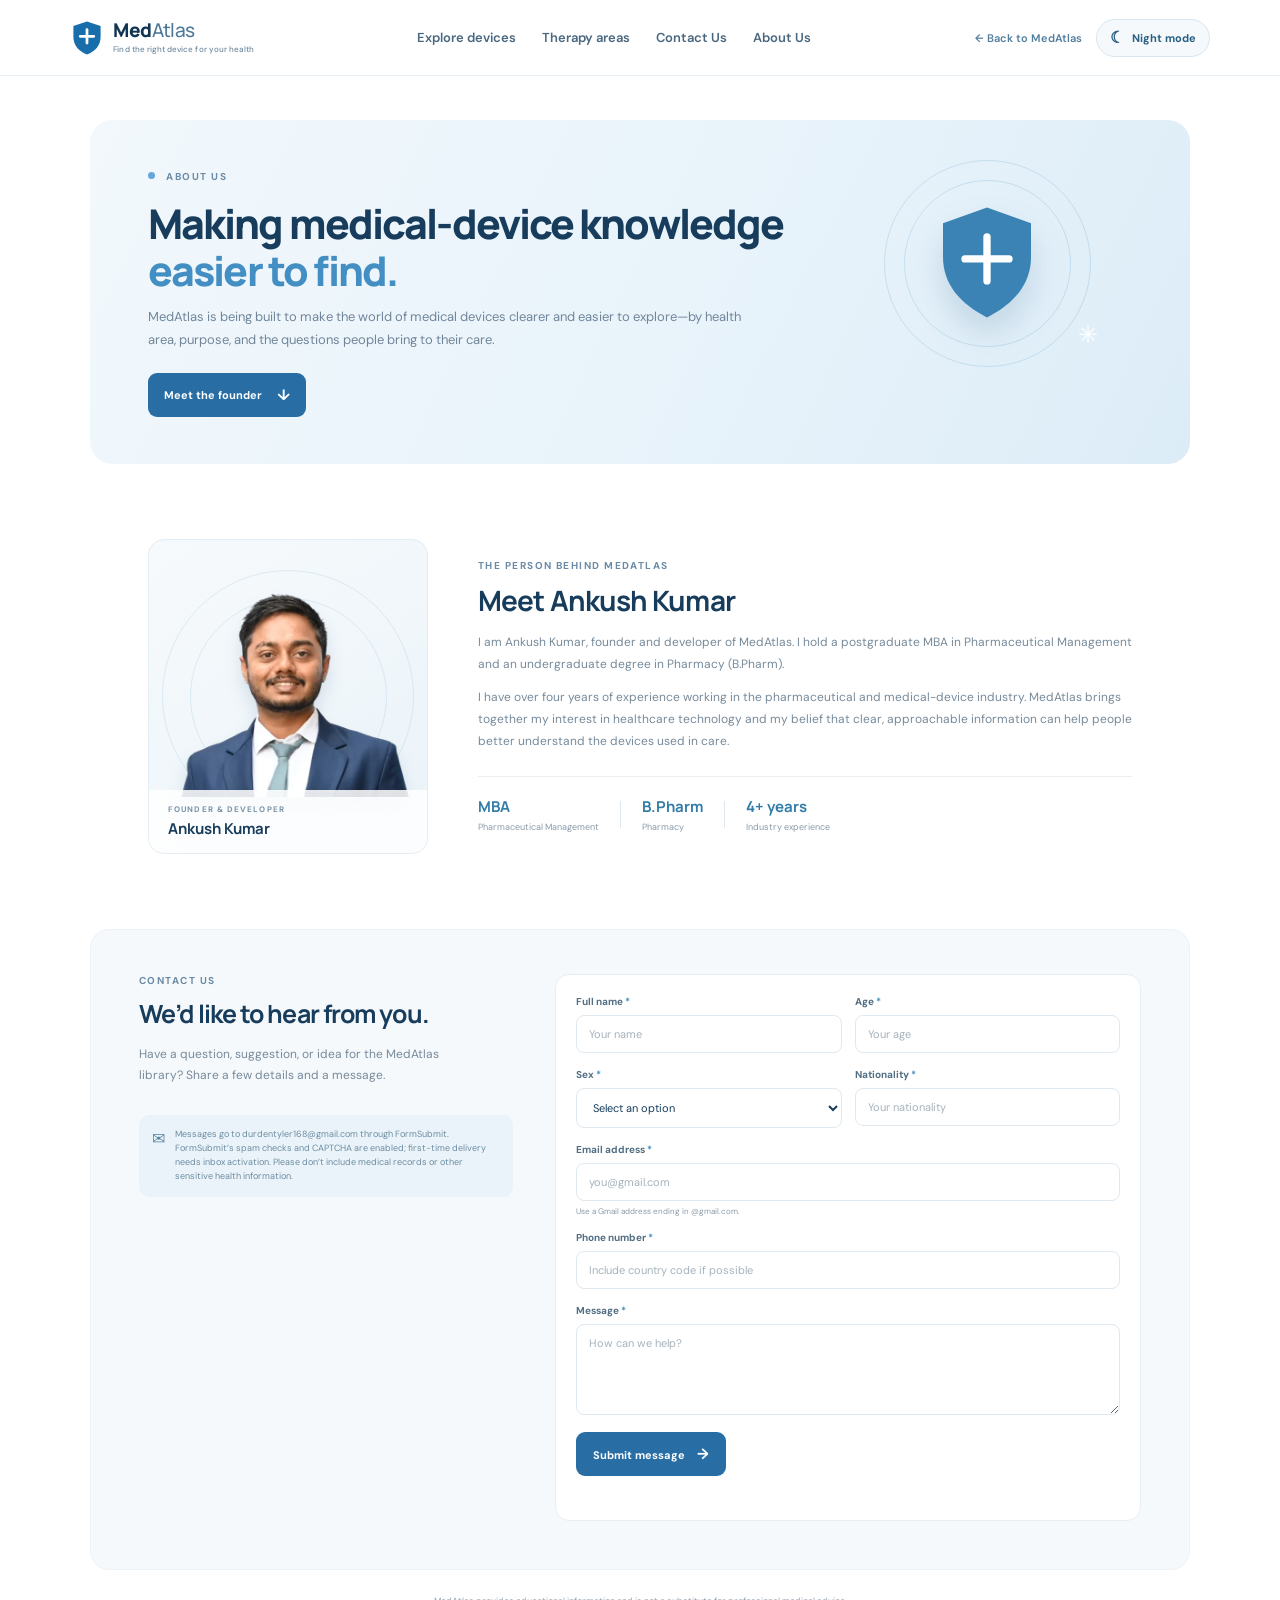
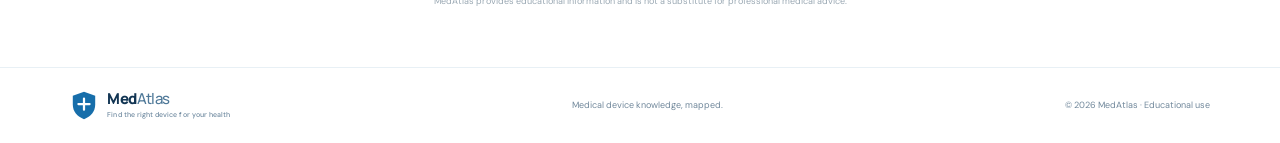
==== commit a82f555d: "feat: optimize SEO, add Schema.org markup, AI discoverability, and WebP performance" ====
--- a/about.html
+++ b/about.html
@@ -4,15 +4,137 @@
   <meta charset="utf-8" />
   <meta name="viewport" content="width=device-width, initial-scale=1" />
   <meta name="theme-color" content="#286da4" />
-  <meta name="description" content="Meet the founder of MedAtlas and contact us." />
-  <title>About Us — MedAtlas</title>
+  <title>About Us &amp; Founder Ankush Kumar — MedAtlas</title>
+  <meta name="description" content="Meet MedAtlas founder Ankush Kumar (MBA Pharmaceutical Management, B.Pharm) with 4+ years of industry experience. Learn about our educational medical device mission or contact us." />
+  <meta name="keywords" content="Ankush Kumar, MedAtlas founder, pharmaceutical management, medical devices, health technology education, IIHMR University" />
+  <meta name="robots" content="index, follow, max-snippet:-1, max-image-preview:large, max-video-preview:-1" />
+  <link rel="canonical" href="https://medatlas.health/about.html" />
+
+  <!-- Open Graph / Facebook -->
+  <meta property="og:type" content="profile" />
+  <meta property="og:url" content="https://medatlas.health/about.html" />
+  <meta property="og:site_name" content="MedAtlas" />
+  <meta property="og:locale" content="en_US" />
+  <meta property="og:title" content="About Us &amp; Founder Ankush Kumar — MedAtlas" />
+  <meta property="og:description" content="Meet MedAtlas founder Ankush Kumar (MBA Pharmaceutical Management, B.Pharm) with 4+ years of industry experience. Learn about our educational medical device mission." />
+  <meta property="og:image" content="https://medatlas.health/assets/founder-ankush-kumar.png" />
+  <meta property="og:image:secure_url" content="https://medatlas.health/assets/founder-ankush-kumar.png" />
+  <meta property="og:image:width" content="550" />
+  <meta property="og:image:height" content="453" />
+  <meta property="og:image:alt" content="Ankush Kumar, founder and developer of MedAtlas" />
+
+  <!-- Twitter Cards -->
+  <meta name="twitter:card" content="summary_large_image" />
+  <meta name="twitter:url" content="https://medatlas.health/about.html" />
+  <meta name="twitter:title" content="About Us &amp; Founder Ankush Kumar — MedAtlas" />
+  <meta name="twitter:description" content="Meet MedAtlas founder Ankush Kumar (MBA Pharmaceutical Management, B.Pharm) with 4+ years of industry experience." />
+  <meta name="twitter:image" content="https://medatlas.health/assets/founder-ankush-kumar.png" />
+
+  <!-- Favicon & Icons -->
   <link rel="icon" type="image/svg+xml" href="assets/medatlas-favicon.svg" />
+
+  <!-- Preconnect & Non-blocking Google Fonts -->
   <link rel="preconnect" href="https://fonts.googleapis.com" />
   <link rel="preconnect" href="https://fonts.gstatic.com" crossorigin />
-  <link href="https://fonts.googleapis.com/css2?family=DM+Sans:wght@400;500;600;700&family=Manrope:wght@400;500;600;700;800&display=swap" rel="stylesheet" />
+  <link rel="preload" as="style" href="https://fonts.googleapis.com/css2?family=DM+Sans:wght@400;500;600;700&amp;family=Manrope:wght@400;500;600;700;800&amp;display=swap" />
+  <link rel="stylesheet" href="https://fonts.googleapis.com/css2?family=DM+Sans:wght@400;500;600;700&amp;family=Manrope:wght@400;500;600;700;800&amp;display=swap" media="print" onload="this.media='all'" />
+  <noscript><link rel="stylesheet" href="https://fonts.googleapis.com/css2?family=DM+Sans:wght@400;500;600;700&amp;family=Manrope:wght@400;500;600;700;800&amp;display=swap" /></noscript>
+
   <link rel="stylesheet" href="styles.css" />
   <link rel="stylesheet" href="about.css" />
   <script>try{if(localStorage.getItem('medatlas-theme')==='night')document.documentElement.dataset.theme='night'}catch(e){}</script>
+
+  <!-- Schema.org JSON-LD E-E-A-T Knowledge Graph for Search Engines & AI Models -->
+  <script type="application/ld+json">
+  {
+    "@context": "https://schema.org",
+    "@graph": [
+      {
+        "@type": "AboutPage",
+        "@id": "https://medatlas.health/about.html#webpage",
+        "url": "https://medatlas.health/about.html",
+        "name": "About Us & Founder Ankush Kumar — MedAtlas",
+        "isPartOf": {
+          "@type": "WebSite",
+          "@id": "https://medatlas.health/#website",
+          "url": "https://medatlas.health/",
+          "name": "MedAtlas"
+        },
+        "mainEntity": { "@id": "https://medatlas.health/#founder" },
+        "description": "Information about MedAtlas and founder Ankush Kumar, including academic background in pharmacy and pharmaceutical management."
+      },
+      {
+        "@type": "Person",
+        "@id": "https://medatlas.health/#founder",
+        "name": "Ankush Kumar",
+        "jobTitle": "Founder & Developer",
+        "worksFor": {
+          "@type": "Organization",
+          "@id": "https://medatlas.health/#organization",
+          "name": "MedAtlas",
+          "url": "https://medatlas.health/"
+        },
+        "description": "Founder and developer of MedAtlas with over 4 years of experience in the pharmaceutical and medical-device industry. Holds a postgraduate MBA in Pharmaceutical Management and an undergraduate degree in Pharmacy (B.Pharm).",
+        "image": "https://medatlas.health/assets/founder-ankush-kumar.png",
+        "alumniOf": [
+          {
+            "@type": "EducationalOrganization",
+            "name": "IIHMR University",
+            "url": "https://www.iihmr.edu.in/"
+          }
+        ],
+        "hasCredential": [
+          {
+            "@type": "EducationalOccupationalCredential",
+            "credentialCategory": "degree",
+            "name": "Master of Business Administration (MBA) in Pharmaceutical Management"
+          },
+          {
+            "@type": "EducationalOccupationalCredential",
+            "credentialCategory": "degree",
+            "name": "Bachelor of Pharmacy (B.Pharm)"
+          }
+        ],
+        "knowsAbout": [
+          "Medical Devices",
+          "Pharmaceutical Management",
+          "Clinical Technology",
+          "Health Informatics",
+          "Drug & Device Regulations"
+        ]
+      },
+      {
+        "@type": "ContactPage",
+        "@id": "https://medatlas.health/about.html#contact",
+        "url": "https://medatlas.health/about.html#contact",
+        "name": "Contact MedAtlas",
+        "mainEntity": {
+          "@type": "ContactPoint",
+          "contactType": "Customer Support & Inquiries",
+          "email": "durdentyler168@gmail.com"
+        }
+      },
+      {
+        "@type": "BreadcrumbList",
+        "@id": "https://medatlas.health/about.html#breadcrumb",
+        "itemListElement": [
+          {
+            "@type": "ListItem",
+            "position": 1,
+            "name": "Home",
+            "item": "https://medatlas.health/"
+          },
+          {
+            "@type": "ListItem",
+            "position": 2,
+            "name": "About Us",
+            "item": "https://medatlas.health/about.html"
+          }
+        ]
+      }
+    ]
+  }
+  </script>
 </head>
 <body>
   <header class="topbar">
@@ -31,7 +153,13 @@
     </section>
 
     <section class="founder-section" id="founder">
-      <div class="founder-card"><img class="founder-photo" src="assets/founder-ankush-kumar.png" alt="Ankush Kumar, founder and developer of MedAtlas" /><div class="founder-caption"><span>FOUNDER &amp; DEVELOPER</span><b>Ankush Kumar</b></div></div>
+      <div class="founder-card">
+        <picture>
+          <source srcset="assets/founder-ankush-kumar.webp" type="image/webp" />
+          <img class="founder-photo" src="assets/founder-ankush-kumar.png" alt="Ankush Kumar, founder and developer of MedAtlas" width="550" height="453" decoding="async" />
+        </picture>
+        <div class="founder-caption"><span>FOUNDER &amp; DEVELOPER</span><b>Ankush Kumar</b></div>
+      </div>
       <div class="founder-copy"><div class="eyebrow">THE PERSON BEHIND MEDATLAS</div><h2>Meet Ankush Kumar</h2><p>I am Ankush Kumar, founder and developer of MedAtlas. I hold a postgraduate MBA in Pharmaceutical Management and an undergraduate degree in Pharmacy (B.Pharm).</p><p>I have over four years of experience working in the pharmaceutical and medical-device industry. MedAtlas brings together my interest in healthcare technology and my belief that clear, approachable information can help people better understand the devices used in care.</p><div class="founder-credentials"><span><b>MBA</b><small>Pharmaceutical Management</small></span><i></i><span><b>B.Pharm</b><small>Pharmacy</small></span><i></i><span><b>4+ years</b><small>Industry experience</small></span></div></div>
     </section>
 
@@ -58,7 +186,7 @@
   </main>
 
   <footer><a class="brand" href="index.html"><span class="brand-mark" aria-hidden="true"><svg viewBox="0 0 40 44"><path d="M20 2.5 36 8v12.4c0 10.1-6.2 17-16 21.1C10.2 37.4 4 30.5 4 20.4V8L20 2.5Z"/><path d="M20 12v16M12 20h16"/></svg></span><span class="brand-name">Med<span class="brand-light">Atlas</span><small>Find the right device for your health</small></span></a><span>Medical device knowledge, mapped.</span><span>© 2026 MedAtlas · Educational use</span></footer>
-  <script src="about.js"></script>
-  <script src="theme.js"></script>
+  <script src="about.js" defer></script>
+  <script src="theme.js" defer></script>
 </body>
 </html>
--- a/styles.css
+++ b/styles.css
@@ -38,7 +38,7 @@
 /* Dedicated device-library landing pages */
 .area-card{text-decoration:none;color:inherit;display:flex}.area-card>b{color:#234763}
 .library-nav-link{text-decoration:none;border:1px solid #dce9f1;border-radius:8px;padding:9px 12px;color:#176eaa!important}.library-nav-link span{margin-left:8px}
-.library-hero{max-width:1220px;margin:0 auto;padding:58px 0 52px;min-height:330px;display:grid;grid-template-columns:1.15fr .85fr;gap:40px;align-items:center;position:relative;overflow:hidden}.library-copy{position:relative;z-index:2}.back-link{display:inline-block;margin-bottom:22px;color:#4f7895;text-decoration:none;font-size:10px;font-weight:700}.back-link span{font-size:14px;margin-right:6px}.library-hero h1{font:800 42px/1.12 Manrope,sans-serif;letter-spacing:-1.8px;color:#153c5b;margin:12px 0}.library-hero p{font-size:13px;line-height:1.7;color:#6e8498;max-width:610px;margin:0 0 20px}.library-search{max-width:570px}.library-art{height:245px;width:100%;max-width:395px;justify-self:center;position:relative;border-radius:34px;background-color:#eaf4fa;background-image:url('assets/medatlas-category-photo-sheet.png');background-size:400% 400%;background-position:center;background-repeat:no-repeat;box-shadow:inset 0 0 0 1px rgba(159,193,215,.24);overflow:hidden}.library-art:before{content:"";position:absolute;inset:0;background:linear-gradient(90deg,rgba(236,247,253,.08),rgba(226,241,250,.16))}.library-art:after{content:"";position:absolute;width:210px;height:210px;border:1px solid rgba(37,112,158,.15);border-radius:50%;left:50%;top:50%;transform:translate(-50%,-50%);box-shadow:0 0 0 22px rgba(255,255,255,.13),0 0 0 48px rgba(255,255,255,.1)}.library-art.has-area{background-size:400% 400%}.library-catalog{padding-top:48px}.library-catalog .catalog-heading{align-items:center}.library-catalog .catalog-heading h2{font-size:23px}.library-catalog .catalog-heading p{margin-top:7px}.library-catalog .filters{margin-top:22px}.library-catalog .device-grid{padding-bottom:16px}.library-catalog .area-card{color:inherit}
+.library-hero{max-width:1220px;margin:0 auto;padding:58px 0 52px;min-height:330px;display:grid;grid-template-columns:1.15fr .85fr;gap:40px;align-items:center;position:relative;overflow:hidden}.library-copy{position:relative;z-index:2}.back-link{display:inline-block;margin-bottom:22px;color:#4f7895;text-decoration:none;font-size:10px;font-weight:700}.back-link span{font-size:14px;margin-right:6px}.library-hero h1{font:800 42px/1.12 Manrope,sans-serif;letter-spacing:-1.8px;color:#153c5b;margin:12px 0}.library-hero p{font-size:13px;line-height:1.7;color:#6e8498;max-width:610px;margin:0 0 20px}.library-search{max-width:570px}.library-art{height:245px;width:100%;max-width:395px;justify-self:center;position:relative;border-radius:34px;background-color:#eaf4fa;background-image:url('assets/medatlas-category-photo-sheet.png');background-image:-webkit-image-set(url('assets/medatlas-category-photo-sheet.webp') 1x,url('assets/medatlas-category-photo-sheet.png') 1x);background-image:image-set(url('assets/medatlas-category-photo-sheet.webp') type('image/webp'),url('assets/medatlas-category-photo-sheet.png') type('image/png'));background-size:400% 400%;background-position:center;background-repeat:no-repeat;box-shadow:inset 0 0 0 1px rgba(159,193,215,.24);overflow:hidden}.library-art:before{content:"";position:absolute;inset:0;background:linear-gradient(90deg,rgba(236,247,253,.08),rgba(226,241,250,.16))}.library-art:after{content:"";position:absolute;width:210px;height:210px;border:1px solid rgba(37,112,158,.15);border-radius:50%;left:50%;top:50%;transform:translate(-50%,-50%);box-shadow:0 0 0 22px rgba(255,255,255,.13),0 0 0 48px rgba(255,255,255,.1)}.library-art.has-area{background-size:400% 400%}.library-catalog{padding-top:48px}.library-catalog .catalog-heading{align-items:center}.library-catalog .catalog-heading h2{font-size:23px}.library-catalog .catalog-heading p{margin-top:7px}.library-catalog .filters{margin-top:22px}.library-catalog .device-grid{padding-bottom:16px}.library-catalog .area-card{color:inherit}
 @media(max-width:1300px){.library-hero{margin-left:5.5vw;margin-right:5.5vw}}
 @media(max-width:850px){.library-hero{grid-template-columns:1fr .72fr;gap:24px}.library-hero h1{font-size:36px}.library-art{height:210px}}
 @media(max-width:560px){.library-nav-link{font-size:10px;padding:8px}.library-hero{display:flex;flex-direction:column;align-items:stretch;gap:24px;padding-top:35px;padding-bottom:34px}.library-hero h1{font-size:34px}.library-hero p{font-size:12px}.back-link{margin-bottom:16px}.library-art{width:100%;max-width:none;height:180px;order:-1;border-radius:24px}.library-copy{display:flex;flex-direction:column}.library-copy .back-link{order:0}.library-copy .eyebrow{order:1}.library-copy h1{order:2}.library-copy>p{order:3}.library-search{order:4}.library-catalog{padding-top:35px}.library-catalog .catalog-heading{flex-direction:row;align-items:flex-end}.library-catalog .catalog-tools{position:static;margin:0;flex:none}}
@@ -68,7 +68,7 @@
 @media(max-width:650px){.brand-catalog-grid,.brand-directory-grid{grid-template-columns:1fr}.catalog-product-image{height:155px}.compare-tray{margin-left:-2px;margin-right:-2px}.compare-tray button{font-size:9px;padding:9px}.comparison-table{min-width:560px}.catalog-card-brand{font-size:9px}.availability{font-size:7px}.catalog-price{font-size:17px}}
 
 /* AI-generated therapy-area photographic contact sheet */
-.area-art{background-image:url('assets/medatlas-category-photo-sheet.png');background-size:400% 400%;background-repeat:no-repeat;background-color:#eaf3fa;}
+.area-art{background-image:url('assets/medatlas-category-photo-sheet.png');background-image:-webkit-image-set(url('assets/medatlas-category-photo-sheet.webp') 1x,url('assets/medatlas-category-photo-sheet.png') 1x);background-image:image-set(url('assets/medatlas-category-photo-sheet.webp') type('image/webp'),url('assets/medatlas-category-photo-sheet.png') type('image/png'));background-size:400% 400%;background-repeat:no-repeat;background-color:#eaf3fa;}
 .area-art .device-art{display:none;}
 .device-photo{position:absolute;left:7%;top:11%;width:86%;height:84%;object-fit:contain;z-index:1;mix-blend-mode:multiply;}
 .photo-fallback{display:none;position:absolute;inset:2% 4%;z-index:1;}
